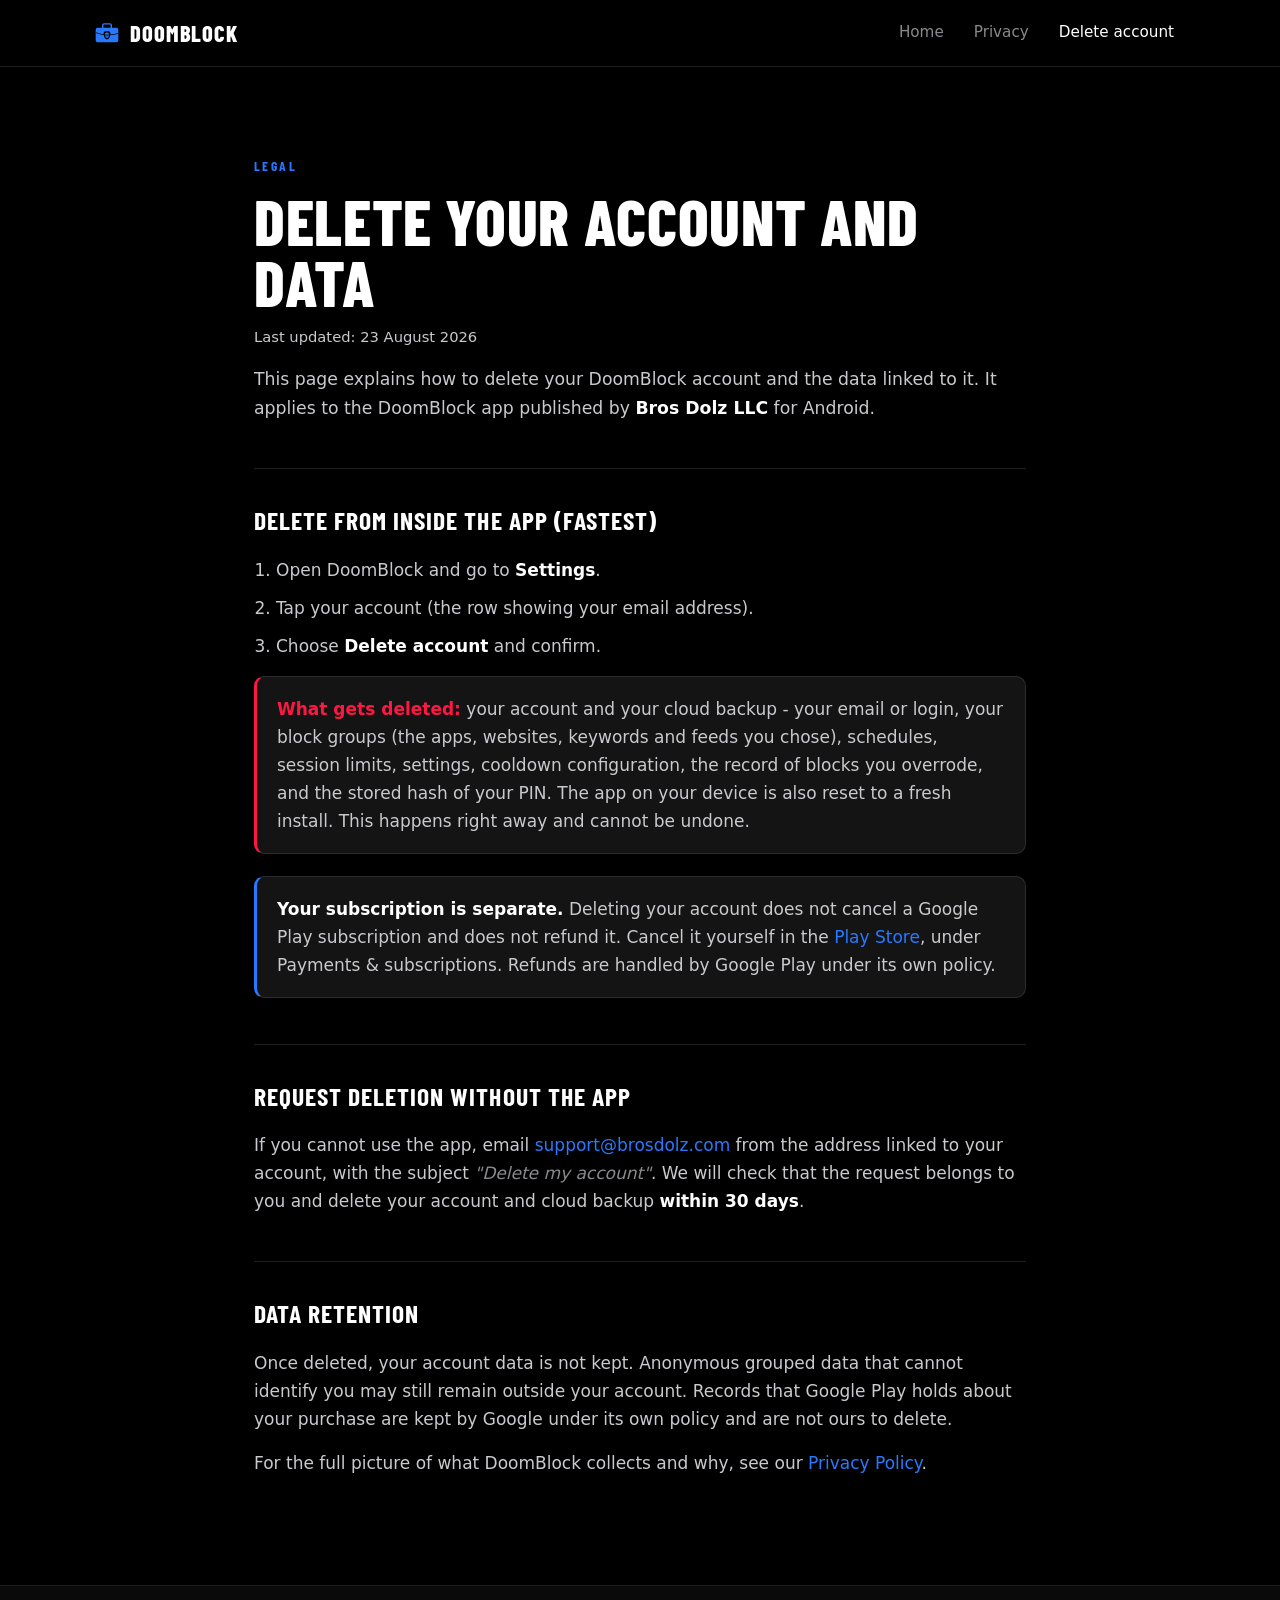
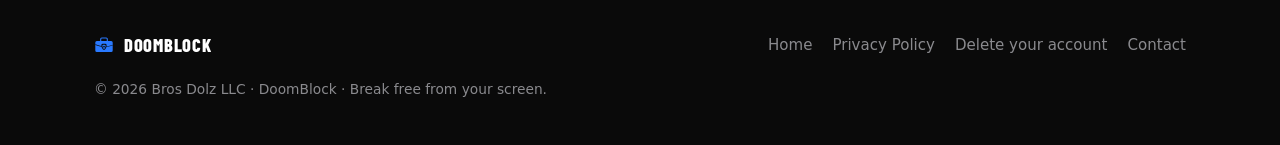
==== account-deletion.html @ 42fd6e24 "Rebrand the site and remove the advertising disclosures The app moved on in three ways and none of t" ====
<!DOCTYPE html>
<html lang="en">
<head>
  <meta charset="utf-8">
  <meta name="viewport" content="width=device-width, initial-scale=1">
  <title>DoomBlock - Delete Your Account and Data</title>
  <meta name="description" content="How to delete your DoomBlock account and cloud backup, from inside the app or by email, and what happens to your subscription.">
  <link rel="icon" type="image/png" href="assets/icon.png">
  <link rel="apple-touch-icon" href="assets/icon.png">
  <meta name="theme-color" content="#000000">
  <link rel="stylesheet" href="assets/fonts.css">
  <link rel="stylesheet" href="assets/site.css">
</head>
<body>

<!-- The DoomBlock mark, ported from DoomLogoPainter (lib/core/widgets/doom_logo.dart).
     Simplified nav-size variant - see privacy.html for the note on why. -->
<svg width="0" height="0" style="position:absolute" aria-hidden="true" focusable="false">
  <defs>
    <mask id="db-case-sm" maskUnits="userSpaceOnUse" x="0" y="0" width="100" height="100">
      <path fill="#fff" d="M14 30 H86 A7.5 7.5 0 0 1 93.5 37.5 V78 A7.5 7.5 0 0 1 86 85.5 H14 A7.5 7.5 0 0 1 6.5 78 V37.5 A7.5 7.5 0 0 1 14 30 Z"/>
      <path fill="#000" d="M6.5 46.8 Q50 64 93.5 49.8 L93.5 52.6 Q50 66.8 6.5 49.6 Z"/>
      <path fill="#000" d="M37 50.5 Q37 43.4 44.3 43.4 H55.7 Q63 43.4 63 50.5 C63 63.5 59.6 70.6 50 75.4 C40.4 70.6 37 63.5 37 50.5 Z"/>
    </mask>
    <mask id="db-badge-mask-sm" maskUnits="userSpaceOnUse" x="0" y="0" width="100" height="100">
      <path fill="#fff" d="M48.75 50 H51.25 A6 6 0 0 1 57.25 56 V57 A6 6 0 0 1 51.25 63 H48.75 A6 6 0 0 1 42.75 57 V56 A6 6 0 0 1 48.75 50 Z"/>
      <path fill="#fff" d="M45.35 61.5 H54.65 V66.5 H45.35 Z"/>
      <ellipse fill="#000" cx="46.72" cy="57.75" rx="2.58" ry="2.8" transform="rotate(9.74 46.72 57.75)"/>
      <ellipse fill="#000" cx="53.28" cy="57.75" rx="2.58" ry="2.8" transform="rotate(-9.74 53.28 57.75)"/>
    </mask>
    <symbol id="db-mark-sm" viewBox="0 0 100 100">
      <path d="M33.5 32.5 V20.5 Q33.5 15 39 15 H61 Q66.5 15 66.5 20.5 V32.5" fill="none" stroke="currentColor" stroke-width="5.5"/>
      <rect width="100" height="100" fill="currentColor" mask="url(#db-case-sm)"/>
      <g transform="translate(50 58.25) scale(1.18) translate(-50 -58.25)">
        <rect width="100" height="100" fill="currentColor" mask="url(#db-badge-mask-sm)"/>
      </g>
    </symbol>
  </defs>
</svg>

<header>
  <nav class="wrap nav">
    <a class="brand" href="index.html" aria-label="DoomBlock home">
      <svg class="mark" viewBox="0 0 100 100" width="26" height="26" aria-hidden="true"><use href="#db-mark-sm"/></svg>
      DoomBlock
    </a>
    <div class="nav-links">
      <a href="index.html">Home</a>
      <a href="privacy.html">Privacy</a>
      <a class="active" href="account-deletion.html">Delete account</a>
    </div>
  </nav>
</header>

<main class="wrap doc">
  <span class="eyebrow">Legal</span>
  <h1>Delete Your Account and Data</h1>
  <p class="updated">Last updated: 23 August 2026</p>

  <p class="lead">
    This page explains how to delete your DoomBlock account and the data linked
    to it. It applies to the DoomBlock app published by
    <strong>Bros Dolz LLC</strong> for Android.
  </p>

  <h2>Delete from inside the app (fastest)</h2>
  <ol>
    <li>Open DoomBlock and go to <strong>Settings</strong>.</li>
    <li>Tap your account (the row showing your email address).</li>
    <li>Choose <strong>Delete account</strong> and confirm.</li>
  </ol>

  <div class="callout callout-warn">
    <p>
      <strong>What gets deleted:</strong> your account and your cloud backup -
      your email or login, your block groups (the apps, websites, keywords and
      feeds you chose), schedules, session limits, settings, cooldown
      configuration, the record of blocks you overrode, and the stored hash of
      your PIN. The app on your device is also reset to a fresh install. This
      happens right away and cannot be undone.
    </p>
  </div>

  <div class="callout">
    <p>
      <strong>Your subscription is separate.</strong> Deleting your account does
      not cancel a Google Play subscription and does not refund it. Cancel it
      yourself in the
      <a href="https://play.google.com/store/account/subscriptions">Play Store</a>,
      under Payments &amp; subscriptions. Refunds are handled by Google Play
      under its own policy.
    </p>
  </div>

  <h2>Request deletion without the app</h2>
  <p>
    If you cannot use the app, email
    <a href="mailto:support@brosdolz.com">support@brosdolz.com</a> from the
    address linked to your account, with the subject
    <em>"Delete my account"</em>. We will check that the request belongs to you
    and delete your account and cloud backup <strong>within 30 days</strong>.
  </p>

  <h2>Data retention</h2>
  <p>
    Once deleted, your account data is not kept. Anonymous grouped data that
    cannot identify you may still remain outside your account. Records that
    Google Play holds about your purchase are kept by Google under its own
    policy and are not ours to delete.
  </p>

  <p>
    For the full picture of what DoomBlock collects and why, see our
    <a href="privacy.html">Privacy Policy</a>.
  </p>
</main>

<footer>
  <div class="wrap foot-grid">
    <a class="brand" href="index.html" style="font-size:1.15rem;">
      <svg class="mark" viewBox="0 0 100 100" width="20" height="20" aria-hidden="true"><use href="#db-mark-sm"/></svg>
      DoomBlock
    </a>
    <div class="foot-links">
      <a href="index.html">Home</a>
      <a href="privacy.html">Privacy Policy</a>
      <a href="account-deletion.html">Delete your account</a>
      <a href="mailto:support@brosdolz.com">Contact</a>
    </div>
    <p class="foot-note">&copy; <span id="year">2026</span> Bros Dolz LLC &middot; DoomBlock &middot; Break free from your screen.</p>
  </div>
</footer>

<script>document.getElementById("year").textContent = new Date().getFullYear();</script>
</body>
</html>
---- assets/fonts.css ----
/* Barlow Condensed - DoomBlock's display face, the same family the app bundles
   (see pubspec.yaml). Embedded as data URIs so the brand type renders
   everywhere - hosted, offline, or opened straight from disk - with no
   external font dependency and no flash of a fallback face.

   Only the two display weights are here. Body copy uses the system stack;
   Barlow Condensed is for headings, numerals, and the mark. */
@font-face { font-family: "Barlow Condensed"; font-style: normal; font-weight: 700; font-display: swap; src: url("[data-uri]") format("truetype"); }
@font-face { font-family: "Barlow Condensed"; font-style: normal; font-weight: 800; font-display: swap; src: url("[data-uri]") format("truetype"); }
---- assets/site.css ----
/* ============================================================================
   DoomBlock - site design system
   ----------------------------------------------------------------------------
   One stylesheet for all three pages (index, privacy, account-deletion).

   The tokens below mirror AppPalette.dark in the app
   (lib/core/theme/app_palette.dart) value for value, so the site and the
   product can never disagree about what DoomBlock looks like.

   Colour discipline, carried over from lib/core/constants/app_colors.dart:
     - BLUE is the accent. Every call to action, every focus ring, every
       active state.
     - GOLD marks Pro / pricing only. It is the "earned" colour.
     - RED means DANGER and nothing else. It is never decoration. The site
       used to use red as its brand accent, which is exactly the mistake the
       palette notes in the app describe fixing: when the accent and the
       warning are the same value, the one colour the eye should read as a
       stop signal gets spent on every ordinary button.
   ========================================================================= */

:root {
  /* Surfaces - true black foundation, near-black greys stepping up */
  --bg: #000000;
  --surface: #0A0A0A;
  --card: #141414;
  --elevated: #1E1E1E;
  --modal: #1A1A1A;

  /* Brand - electric blue */
  --primary: #2979FF;
  --primary-dim: #1554CC;
  --primary-glow: rgba(41, 121, 255, 0.20);
  --primary-glow-strong: rgba(41, 121, 255, 0.40);
  --on-primary: #FFFFFF;

  /* Premium accent - cold gold */
  --gold: #FFD740;
  --gold-glow: rgba(255, 215, 64, 0.20);
  --on-gold: #000000;

  /* Text */
  --text: #FFFFFF;
  --text-2: #8A8A8E;
  --text-3: #48484A;   /* decorative marks only - too dim for text on black */
  --text-doc: #C9C9CE;

  /* Semantic */
  --success: #00C853;
  --warning: #FFAB00;
  --danger: #FF1744;
  --info: #64B5F6;

  /* Borders */
  --border: #1E1E1E;
  --border-light: #2C2C2E;

  /* Type */
  --font-display: "Barlow Condensed", "Oswald", "Arial Narrow", Impact, sans-serif;
  --font-body: system-ui, -apple-system, "Segoe UI", Roboto, Helvetica, Arial, sans-serif;

  /* Layout */
  --maxw: 1140px;
  --doc-maxw: 820px;
  --radius: 16px;
  --radius-sm: 10px;
}

/* ---- Reset / base ------------------------------------------------------- */

*, *::before, *::after { box-sizing: border-box; }

html { -webkit-text-size-adjust: 100%; scroll-behavior: smooth; }

@media (prefers-reduced-motion: reduce) {
  html { scroll-behavior: auto; }
}

body {
  margin: 0;
  background: var(--bg);
  color: var(--text);
  font-family: var(--font-body);
  font-size: 17px;
  line-height: 1.65;
  -webkit-font-smoothing: antialiased;
  overflow-x: hidden;
}

img, svg { max-width: 100%; }

a { color: var(--primary); text-decoration: none; }
a:hover { text-decoration: underline; }

:focus-visible {
  outline: 2px solid var(--primary);
  outline-offset: 3px;
  border-radius: 4px;
}

.wrap {
  width: 100%;
  max-width: var(--maxw);
  margin-inline: auto;
  padding-inline: 24px;
}

.display {
  font-family: var(--font-display);
  font-weight: 800;
  text-transform: uppercase;
  line-height: 0.95;
  letter-spacing: 0.01em;
  text-wrap: balance;
  margin: 0;
}

.eyebrow {
  display: inline-block;
  font-family: var(--font-display);
  font-weight: 700;
  text-transform: uppercase;
  letter-spacing: 0.18em;
  font-size: 0.85rem;
  color: var(--primary);
  margin-bottom: 14px;
}

.sr-only {
  position: absolute; width: 1px; height: 1px;
  padding: 0; margin: -1px; overflow: hidden;
  clip: rect(0 0 0 0); white-space: nowrap; border: 0;
}

/* ---- The mark ----------------------------------------------------------- */
/* Ported from DoomLogoPainter (lib/core/widgets/doom_logo.dart). The painter
   works in fractions of its canvas, which is exactly an SVG viewBox, so the
   geometry transfers 1:1 at viewBox="0 0 100 100". */

.mark { color: var(--primary); display: block; flex: none; }

/* The badge breathes; the case never moves. The painter is explicit about why
   (see PulsingDoomLogo): thumping the whole mark reads as a logo bouncing, so
   the beat is spent where the meaning is - on the lock and its keyhole. */
@media (prefers-reduced-motion: no-preference) {
  .mark-beat .db-badge {
    transform-origin: 50px 58.25px;
    animation: lockbeat 1600ms ease-in-out infinite;
  }
  @keyframes lockbeat {
    0%, 62%, 100% { transform: scale(1); }
    12%           { transform: scale(1.042); }
    26%           { transform: scale(1.006); }
    38%           { transform: scale(1.030); }
  }
}

/* ---- Header / nav ------------------------------------------------------- */

header {
  position: sticky;
  top: 0;
  z-index: 50;
  background: rgba(0, 0, 0, 0.82);
  backdrop-filter: blur(14px);
  -webkit-backdrop-filter: blur(14px);
  border-bottom: 1px solid var(--border);
}

.nav {
  display: flex;
  align-items: center;
  justify-content: space-between;
  gap: 20px;
  min-height: 66px;
  padding-block: 10px;
}

.brand {
  display: inline-flex;
  align-items: center;
  gap: 10px;
  font-family: var(--font-display);
  font-weight: 800;
  text-transform: uppercase;
  letter-spacing: 0.04em;
  font-size: 1.4rem;
  color: var(--text);
}
.brand:hover { text-decoration: none; color: var(--text); }

.nav-links {
  display: flex;
  align-items: center;
  gap: 6px;
  flex-wrap: wrap;
  justify-content: flex-end;
}

.nav-links > a {
  color: var(--text-2);
  font-size: 0.95rem;
  font-weight: 500;
  padding: 8px 12px;
  border-radius: var(--radius-sm);
}
.nav-links > a:hover { color: var(--text); text-decoration: none; }
.nav-links > a.active { color: var(--text); }

.nav-cta {
  background: var(--primary);
  color: var(--on-primary) !important;
  font-weight: 600;
  padding: 9px 16px !important;
}
.nav-cta:hover { background: var(--primary-dim); }

@media (max-width: 780px) {
  .hide-sm { display: none; }
  .brand { font-size: 1.2rem; }
}

/* ---- Buttons ------------------------------------------------------------ */

.btn {
  display: inline-flex;
  align-items: center;
  justify-content: center;
  gap: 10px;
  padding: 15px 26px;
  border-radius: 12px;
  font-family: var(--font-body);
  font-size: 1rem;
  font-weight: 600;
  line-height: 1;
  border: 1px solid transparent;
  transition: background 0.16s ease, border-color 0.16s ease, transform 0.16s ease;
}
.btn:hover { text-decoration: none; }

.btn-primary { background: var(--primary); color: var(--on-primary); }
.btn-primary:hover { background: var(--primary-dim); }

.btn-ghost { color: var(--text); border-color: var(--border-light); }
.btn-ghost:hover { border-color: var(--primary); color: var(--primary); }

.btn-gold { background: var(--gold); color: var(--on-gold); }
.btn-gold:hover { background: #E6C13A; }

@media (prefers-reduced-motion: no-preference) {
  .btn:active { transform: translateY(1px); }
}

.play-icon { width: 18px; height: 18px; flex: none; }

.cta-row {
  display: flex;
  flex-wrap: wrap;
  gap: 12px;
  margin-top: 30px;
}

/* ---- Sections ----------------------------------------------------------- */

.band { padding-block: clamp(64px, 9vw, 108px); position: relative; }
.band + .band { border-top: 1px solid var(--border); }

.section-head { max-width: 640px; margin-bottom: 44px; }
.section-head.center { margin-inline: auto; text-align: center; }

.section-title {
  font-size: clamp(2.1rem, 5.2vw, 3.2rem);
  margin-bottom: 16px;
}

.section-head p { color: var(--text-2); margin: 0; font-size: 1.06rem; }

/* ---- Hero --------------------------------------------------------------- */

.hero {
  padding-block: clamp(56px, 8vw, 96px) clamp(64px, 9vw, 104px);
  position: relative;
  overflow: hidden;
}

.hero-grid {
  display: grid;
  grid-template-columns: minmax(0, 1.05fr) minmax(0, 0.95fr);
  gap: clamp(32px, 6vw, 72px);
  align-items: center;
}

.mark-wrap { position: relative; width: 84px; height: 84px; margin-bottom: 22px; }

.hero-glow {
  position: absolute;
  inset: -180px;
  background: radial-gradient(closest-side, var(--primary-glow) 0%, transparent 74%);
  pointer-events: none;
  z-index: -1;
}

@media (prefers-reduced-motion: no-preference) {
  .hero-glow { animation: pulseglow 5.5s ease-in-out infinite; }
  @keyframes pulseglow {
    0%, 100% { opacity: 0.75; }
    50%      { opacity: 1; }
  }
}

.hero-title {
  font-size: clamp(2.9rem, 8.4vw, 5rem);
  margin-bottom: 20px;
}

.hero-title .hl { color: var(--primary); }

.hero-sub {
  color: var(--text-2);
  font-size: clamp(1.05rem, 1.9vw, 1.2rem);
  max-width: 34em;
  margin: 0;
}
.hero-sub strong { color: var(--text); font-weight: 600; }

.hero-note {
  margin: 20px 0 0;
  color: var(--text-2);
  font-size: 0.92rem;
}

/* ---- Phone mock (blocking screen) --------------------------------------- */

.mock {
  position: relative;
  width: min(300px, 100%);
  margin-inline: auto;
  border-radius: 30px;
  padding: 12px;
  background: var(--surface);
  border: 1px solid var(--border-light);
}

.mock::before {
  content: "";
  position: absolute;
  inset: -1px;
  border-radius: 31px;
  padding: 1px;
  background: linear-gradient(160deg, var(--primary-glow-strong), transparent 55%);
  -webkit-mask: linear-gradient(#000 0 0) content-box, linear-gradient(#000 0 0);
  -webkit-mask-composite: xor;
  mask: linear-gradient(#000 0 0) content-box, linear-gradient(#000 0 0);
  mask-composite: exclude;
  pointer-events: none;
}

.mock-screen {
  background: var(--bg);
  border-radius: 20px;
  padding: 34px 22px 26px;
  text-align: center;
  display: flex;
  flex-direction: column;
  align-items: center;
  gap: 8px;
}

.mock-mark { width: 66px; height: 66px; }

.mock-blocked {
  font-family: var(--font-display);
  font-weight: 800;
  text-transform: uppercase;
  letter-spacing: 0.1em;
  font-size: 1.5rem;
  margin-top: 12px;
}

.mock-target {
  font-family: var(--font-display);
  font-weight: 700;
  font-size: 1.6rem;
  color: var(--primary);
  line-height: 1.1;
}

.mock-by, .mock-done { margin: 0; color: var(--text-2); font-size: 0.88rem; }
.mock-by b { color: var(--text-2); font-weight: 600; }
.mock-done { color: var(--text-2); }

.mock-ring { position: relative; width: 74px; height: 74px; margin: 16px 0 6px; }
.ring-svg { width: 100%; height: 100%; transform: rotate(-90deg); }
.ring-track { fill: none; stroke: var(--elevated); stroke-width: 7; }
.ring-progress {
  fill: none;
  stroke: var(--primary);
  stroke-width: 7;
  stroke-linecap: round;
  stroke-dasharray: 327;
  stroke-dashoffset: 0;
}

.mock-check {
  position: absolute;
  inset: 0;
  display: grid;
  place-items: center;
}
.mock-check-disc {
  width: 46px; height: 46px;
  border-radius: 50%;
  background: var(--success);
  display: grid; place-items: center;
}
.mock-check-disc svg { width: 26px; height: 26px; }

@media (prefers-reduced-motion: no-preference) {
  .mock .ring-progress { stroke-dashoffset: 327; }
  .mock .mock-check { opacity: 0; transform: scale(0.6); }
  .mock.in-view .ring-progress { animation: ringsweep 1400ms ease-out forwards; }
  .mock.in-view .mock-check { animation: checkpop 420ms 1250ms cubic-bezier(0.2, 1.5, 0.4, 1) forwards; }
  @keyframes ringsweep { to { stroke-dashoffset: 0; } }
  @keyframes checkpop  { to { opacity: 1; transform: scale(1); } }
}

.mock-btn {
  margin-top: 10px;
  width: 100%;
  background: var(--primary);
  color: var(--on-primary);
  border-radius: 11px;
  padding: 12px;
  font-weight: 600;
  font-size: 0.95rem;
}

/* ---- Feature cards ------------------------------------------------------ */

.features {
  display: grid;
  grid-template-columns: repeat(auto-fit, minmax(248px, 1fr));
  gap: 18px;
}

.feature {
  background: var(--surface);
  border: 1px solid var(--border);
  border-radius: var(--radius);
  padding: 26px 24px 28px;
  transition: border-color 0.18s ease, transform 0.18s ease;
}
@media (prefers-reduced-motion: no-preference) {
  .feature:hover { transform: translateY(-3px); border-color: var(--primary-glow-strong); }
}

.ico {
  width: 44px; height: 44px;
  border-radius: 12px;
  display: grid; place-items: center;
  background: var(--primary-glow);
  color: var(--primary);
  margin-bottom: 16px;
}

.feature h3 {
  font-family: var(--font-display);
  font-weight: 700;
  text-transform: uppercase;
  letter-spacing: 0.03em;
  font-size: 1.32rem;
  margin: 0 0 8px;
}

.feature p { margin: 0; color: var(--text-2); font-size: 0.98rem; }

/* ---- Split section (short-form showcase) -------------------------------- */

.split {
  display: grid;
  grid-template-columns: minmax(0, 1fr) minmax(0, 1fr);
  gap: clamp(32px, 6vw, 72px);
  align-items: center;
}

.split-list { list-style: none; margin: 26px 0 0; padding: 0; display: grid; gap: 14px; }
.split-list li {
  position: relative;
  padding-left: 30px;
  color: var(--text-2);
  font-size: 1rem;
}
.split-list li::before {
  content: "";
  position: absolute;
  left: 0; top: 0.55em;
  width: 12px; height: 12px;
  border-radius: 3px;
  background: var(--primary);
}
.split-list li strong { color: var(--text); font-weight: 600; }

/* Feed toggle mock */
.feeds {
  background: var(--card);
  border: 1px solid var(--border);
  border-radius: var(--radius);
  padding-top: 6px;
  max-width: 380px;
  margin-inline: auto;
}

.feed-row {
  display: flex;
  align-items: center;
  gap: 14px;
  padding: 12px 18px;
}
.feed-row + .feed-row { border-top: 1px solid var(--border); }

.feed-logo {
  width: 22px; height: 22px; flex: none;
  color: var(--text-2);
}
.feed-logo svg { width: 100%; height: 100%; display: block; fill: currentColor; }

.feed-name { flex: 1; font-size: 0.96rem; }

.toggle {
  width: 44px; height: 26px; flex: none;
  border-radius: 999px;
  background: var(--elevated);
  position: relative;
}
.toggle::after {
  content: "";
  position: absolute;
  top: 3px; left: 3px;
  width: 20px; height: 20px;
  border-radius: 50%;
  background: var(--text-3);
}
.toggle.on { background: var(--primary); }
.toggle.on::after { transform: translateX(18px); background: #fff; }

.feeds-foot {
  padding: 13px 18px;
  border-top: 1px solid var(--border);
  color: var(--text-2);
  font-size: 0.85rem;
}

/* ---- Steps -------------------------------------------------------------- */

.steps {
  display: grid;
  grid-template-columns: repeat(auto-fit, minmax(250px, 1fr));
  gap: 18px;
}

.step {
  background: var(--surface);
  border: 1px solid var(--border);
  border-radius: var(--radius);
  padding: 26px 24px 28px;
}

.step .n {
  font-family: var(--font-display);
  font-weight: 800;
  font-size: 2.4rem;
  line-height: 1;
  color: var(--primary);
  display: block;
  margin-bottom: 12px;
}

.step h3 {
  font-family: var(--font-display);
  font-weight: 700;
  text-transform: uppercase;
  letter-spacing: 0.03em;
  font-size: 1.28rem;
  margin: 0 0 8px;
}
.step p { margin: 0; color: var(--text-2); font-size: 0.98rem; }

/* ---- Pricing ------------------------------------------------------------ */

.plans {
  display: grid;
  grid-template-columns: repeat(auto-fit, minmax(272px, 1fr));
  gap: 18px;
  max-width: 760px;
  margin-inline: auto;
  align-items: stretch;
}

.plan {
  background: var(--surface);
  border: 1px solid var(--border);
  border-radius: var(--radius);
  padding: 28px 26px 30px;
  display: flex;
  flex-direction: column;
}

.plan-best {
  border-color: var(--gold);
  background: linear-gradient(180deg, var(--gold-glow) 0%, transparent 42%), var(--surface);
}

.plan-name {
  font-family: var(--font-display);
  font-weight: 700;
  text-transform: uppercase;
  letter-spacing: 0.1em;
  font-size: 1rem;
  color: var(--text-2);
  margin: 0 0 10px;
}
.plan-best .plan-name { color: var(--gold); }

.plan-price {
  font-family: var(--font-display);
  font-weight: 800;
  font-size: 3.1rem;
  line-height: 1;
  margin: 0;
}
.plan-price .per {
  font-family: var(--font-body);
  font-weight: 500;
  font-size: 1rem;
  color: var(--text-2);
  letter-spacing: 0;
  margin-left: 6px;
}

.plan-sub { margin: 12px 0 0; color: var(--text-2); font-size: 0.96rem; }

.badge {
  align-self: flex-start;
  background: var(--gold);
  color: var(--on-gold);
  font-weight: 700;
  font-size: 0.78rem;
  letter-spacing: 0.04em;
  text-transform: uppercase;
  padding: 5px 10px;
  border-radius: 999px;
  margin-bottom: 14px;
}

/* Pinned to the bottom so the two cards' buttons line up even though the
   yearly card carries an extra badge row. */
.plan .btn { margin-top: auto; padding-top: 15px; width: 100%; }
.plan-sub { margin-bottom: 26px; }

.plan-includes {
  list-style: none;
  margin: 30px auto 0;
  padding: 0;
  max-width: 760px;
  display: grid;
  grid-template-columns: repeat(auto-fit, minmax(240px, 1fr));
  gap: 12px 26px;
  font-size: 0.97rem;
  color: var(--text-2);
}
.plan-includes li { position: relative; padding-left: 26px; }
.plan-includes li::before {
  content: "";
  position: absolute;
  left: 2px; top: 0.36em;
  width: 12px; height: 7px;
  border-left: 2px solid var(--success);
  border-bottom: 2px solid var(--success);
  transform: rotate(-45deg);
}

.plan-terms {
  max-width: 760px;
  margin: 30px auto 0;
  color: var(--text-2);
  font-size: 0.9rem;
}
.plan-terms a { color: var(--text-2); text-decoration: underline; }

/* ---- FAQ ---------------------------------------------------------------- */

.faq { max-width: 820px; margin-inline: auto; }

.faq details {
  border: 1px solid var(--border);
  border-radius: var(--radius-sm);
  background: var(--surface);
  margin-bottom: 12px;
}

.faq summary {
  cursor: pointer;
  list-style: none;
  padding: 18px 52px 18px 22px;
  position: relative;
  font-weight: 600;
  font-size: 1.03rem;
}
.faq summary::-webkit-details-marker { display: none; }

.faq summary::after {
  content: "";
  position: absolute;
  right: 24px; top: 25px;
  width: 9px; height: 9px;
  border-right: 2px solid var(--text-2);
  border-bottom: 2px solid var(--text-2);
  transform: rotate(45deg);
  transition: transform 0.18s ease;
}
.faq details[open] summary::after { transform: rotate(-135deg); top: 29px; }

.faq .answer { padding: 0 22px 20px; color: var(--text-2); }
.faq .answer p { margin: 0 0 12px; }
.faq .answer p:last-child { margin-bottom: 0; }

/* ---- Closing CTA -------------------------------------------------------- */

.closer { text-align: center; position: relative; overflow: hidden; }
.closer h2 { font-size: clamp(2.3rem, 6.5vw, 4rem); margin-bottom: 18px; }
.closer p { color: var(--text-2); max-width: 46ch; margin: 0 auto; }
.closer .cta-row { justify-content: center; }

/* ---- Footer ------------------------------------------------------------- */

footer {
  border-top: 1px solid var(--border);
  padding-block: 44px;
  background: var(--surface);
}

.foot-grid {
  display: flex;
  flex-wrap: wrap;
  align-items: center;
  justify-content: space-between;
  gap: 18px;
}

.foot-links { display: flex; flex-wrap: wrap; gap: 20px; }
.foot-links a { color: var(--text-2); font-size: 0.94rem; }
.foot-links a:hover { color: var(--text); }

.foot-note {
  color: var(--text-2);
  font-size: 0.86rem;
  margin: 0;
  width: 100%;
}

/* ---- Legal document pages ----------------------------------------------- */

.doc {
  max-width: var(--doc-maxw);
  padding-block: clamp(48px, 7vw, 84px) clamp(56px, 8vw, 92px);
}

.doc h1 {
  font-family: var(--font-display);
  font-weight: 800;
  text-transform: uppercase;
  line-height: 0.95;
  letter-spacing: 0.01em;
  font-size: clamp(2.5rem, 7vw, 4rem);
  margin: 0 0 12px;
}

.updated { color: var(--text-2); font-size: 0.92rem; margin: 0 0 34px; }

.doc h2 {
  font-family: var(--font-display);
  font-weight: 700;
  text-transform: uppercase;
  letter-spacing: 0.04em;
  font-size: 1.6rem;
  margin: 46px 0 14px;
  padding-top: 30px;
  border-top: 1px solid var(--border);
}

.doc h3 {
  font-size: 1.05rem;
  font-weight: 600;
  margin: 26px 0 8px;
  color: var(--text);
}

.doc p, .doc li { color: var(--text-doc); }
.doc p { margin: 0 0 16px; }
.doc strong { color: var(--text); font-weight: 600; }
.doc em { color: var(--text-2); }

.doc ul, .doc ol { padding-left: 22px; margin: 0 0 16px; }
.doc li { margin-bottom: 10px; }
.doc li > ul { margin-top: 10px; }

.lead { font-size: 1.08rem; }

/* Callouts. .callout is neutral/informational (blue); .callout-warn is for
   the genuinely consequential - irreversible deletion - and is the only place
   on the site that earns red. */
.callout {
  border: 1px solid var(--border-light);
  border-left: 3px solid var(--primary);
  background: var(--card);
  border-radius: var(--radius-sm);
  padding: 18px 20px;
  margin: 0 0 22px;
}
.callout p:last-child { margin-bottom: 0; }

.callout-warn { border-left-color: var(--danger); }
.callout-warn strong { color: var(--danger); }

.table-wrap {
  overflow-x: auto;
  border: 1px solid var(--border);
  border-radius: var(--radius-sm);
  margin: 0 0 22px;
  -webkit-overflow-scrolling: touch;
}

table {
  width: 100%;
  min-width: 580px;
  border-collapse: collapse;
  font-size: 0.94rem;
}

th, td {
  text-align: left;
  padding: 13px 16px;
  border-bottom: 1px solid var(--border);
  vertical-align: top;
  color: var(--text-doc);
}

th {
  font-family: var(--font-display);
  font-weight: 700;
  text-transform: uppercase;
  letter-spacing: 0.08em;
  font-size: 0.9rem;
  color: var(--text);
  background: var(--card);
  white-space: nowrap;
}

tbody tr:last-child td { border-bottom: 0; }

/* ---- Responsive --------------------------------------------------------- */

@media (max-width: 900px) {
  .hero-grid, .split { grid-template-columns: minmax(0, 1fr); }
  .split-media { order: -1; }
  .mock { margin-top: 8px; }
}

@media (max-width: 560px) {
  body { font-size: 16px; }
  .wrap { padding-inline: 18px; }
  .cta-row .btn { width: 100%; }
  .foot-grid { flex-direction: column; align-items: flex-start; }
}
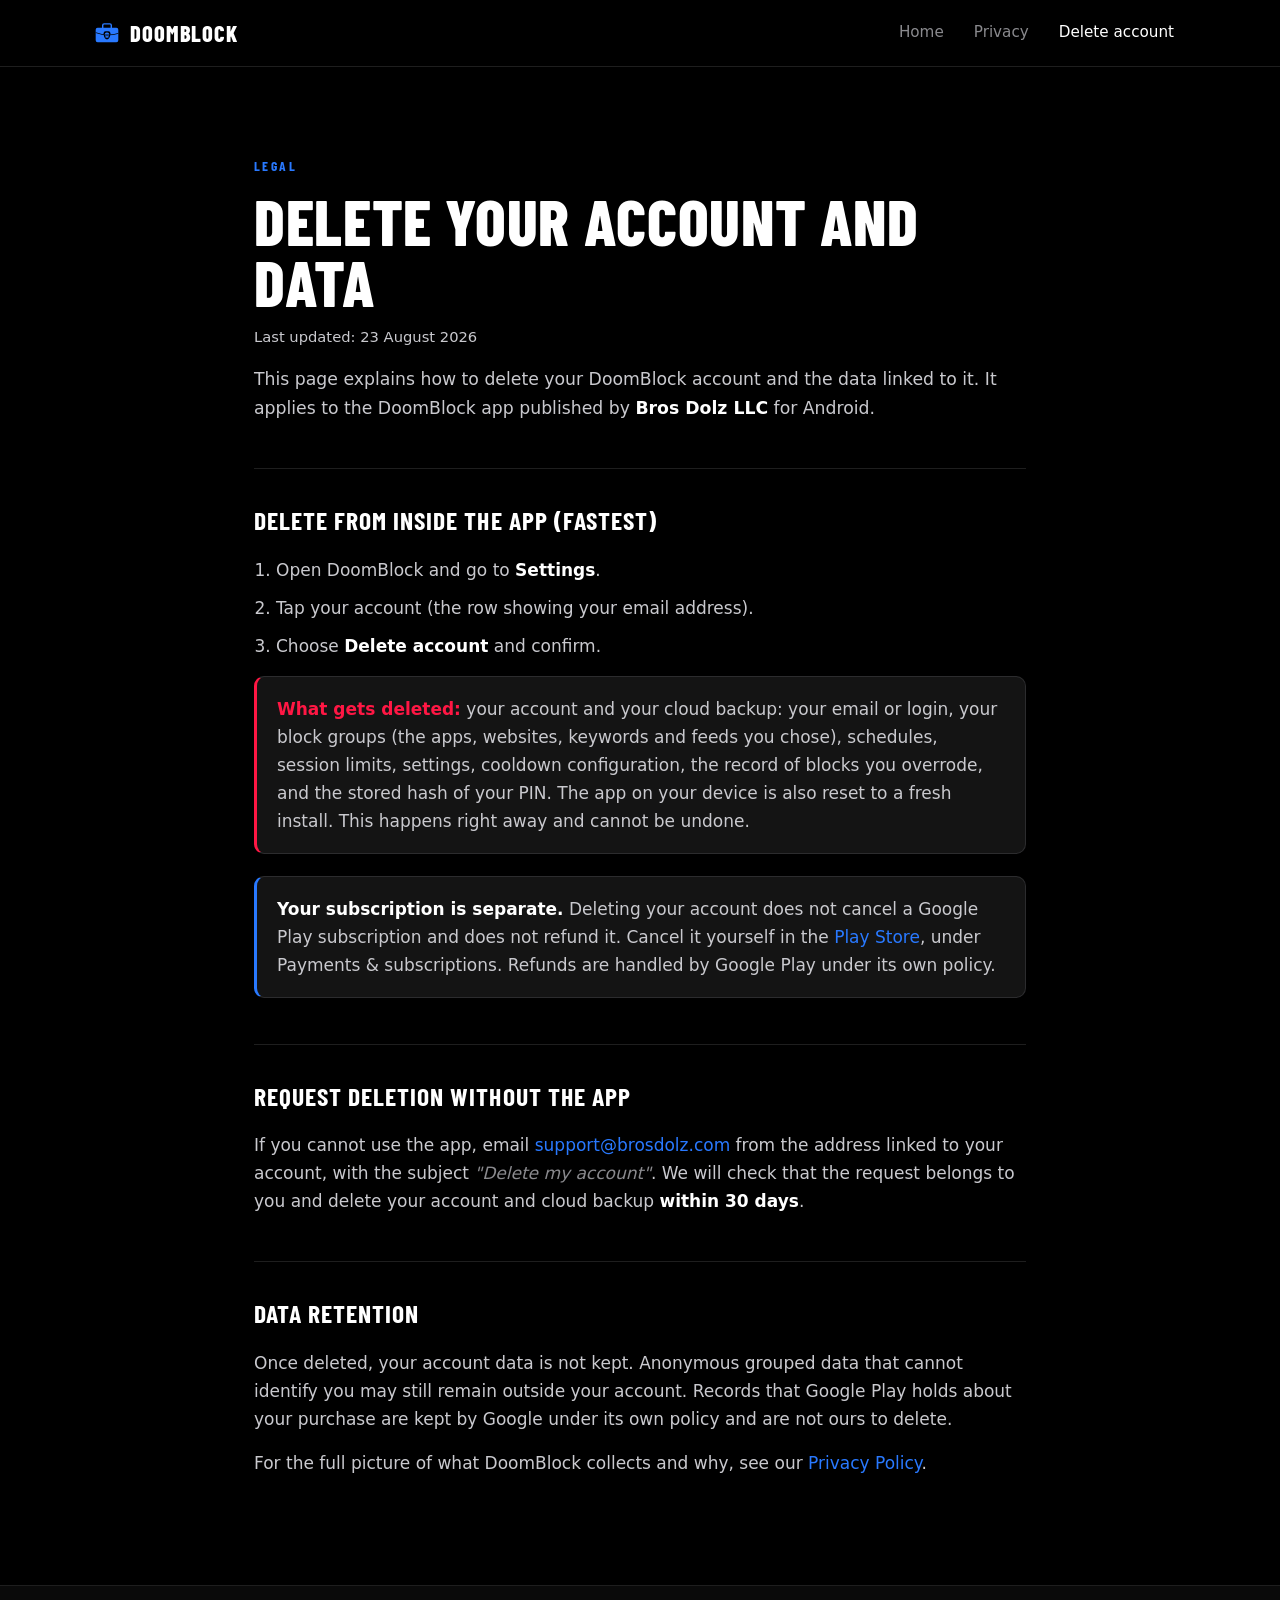
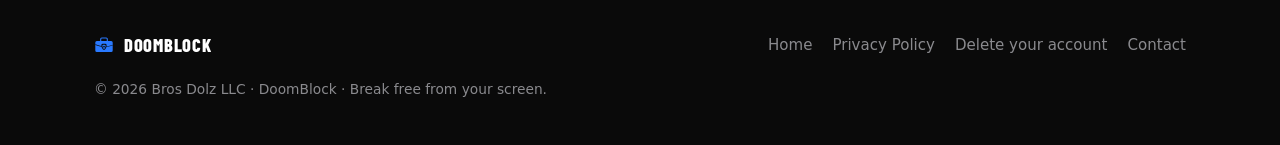
==== commit 2a19eb32: "Rewrite the copy without dash punctuation, and fix two FAQ answers Drops every dash used as punctuat" ====
--- a/account-deletion.html
+++ b/account-deletion.html
@@ -3,7 +3,7 @@
 <head>
   <meta charset="utf-8">
   <meta name="viewport" content="width=device-width, initial-scale=1">
-  <title>DoomBlock - Delete Your Account and Data</title>
+  <title>DoomBlock | Delete Your Account and Data</title>
   <meta name="description" content="How to delete your DoomBlock account and cloud backup, from inside the app or by email, and what happens to your subscription.">
   <link rel="icon" type="image/png" href="assets/icon.png">
   <link rel="apple-touch-icon" href="assets/icon.png">
@@ -14,7 +14,7 @@
 <body>
 
 <!-- The DoomBlock mark, ported from DoomLogoPainter (lib/core/widgets/doom_logo.dart).
-     Simplified nav-size variant - see privacy.html for the note on why. -->
+     Simplified nav-size variant. See privacy.html for the note on why. -->
 <svg width="0" height="0" style="position:absolute" aria-hidden="true" focusable="false">
   <defs>
     <mask id="db-case-sm" maskUnits="userSpaceOnUse" x="0" y="0" width="100" height="100">
@@ -72,8 +72,7 @@
 
   <div class="callout callout-warn">
     <p>
-      <strong>What gets deleted:</strong> your account and your cloud backup -
-      your email or login, your block groups (the apps, websites, keywords and
+      <strong>What gets deleted:</strong> your account and your cloud backup: your email or login, your block groups (the apps, websites, keywords and
       feeds you chose), schedules, session limits, settings, cooldown
       configuration, the record of blocks you overrode, and the stored hash of
       your PIN. The app on your device is also reset to a fresh install. This
--- a/assets/fonts.css
+++ b/assets/fonts.css
@@ -1,6 +1,6 @@
-/* Barlow Condensed - DoomBlock's display face, the same family the app bundles
+/* Barlow Condensed, DoomBlock's display face and the same family the app bundles
    (see pubspec.yaml). Embedded as data URIs so the brand type renders
-   everywhere - hosted, offline, or opened straight from disk - with no
+   everywhere (hosted, offline, or opened straight from disk) with no
    external font dependency and no flash of a fallback face.
 
    Only the two display weights are here. Body copy uses the system stack;
--- a/assets/site.css
+++ b/assets/site.css
@@ -1,5 +1,5 @@
 /* ============================================================================
-   DoomBlock - site design system
+   DoomBlock site design system
    ----------------------------------------------------------------------------
    One stylesheet for all three pages (index, privacy, account-deletion).
 
@@ -8,10 +8,10 @@
    product can never disagree about what DoomBlock looks like.
 
    Colour discipline, carried over from lib/core/constants/app_colors.dart:
-     - BLUE is the accent. Every call to action, every focus ring, every
+     * BLUE is the accent. Every call to action, every focus ring, every
        active state.
-     - GOLD marks Pro / pricing only. It is the "earned" colour.
-     - RED means DANGER and nothing else. It is never decoration. The site
+     * GOLD marks Pro / pricing only. It is the "earned" colour.
+     * RED means DANGER and nothing else. It is never decoration. The site
        used to use red as its brand accent, which is exactly the mistake the
        palette notes in the app describe fixing: when the accent and the
        warning are the same value, the one colour the eye should read as a
@@ -19,21 +19,21 @@
    ========================================================================= */
 
 :root {
-  /* Surfaces - true black foundation, near-black greys stepping up */
+  /* Surfaces: true black foundation, near-black greys stepping up */
   --bg: #000000;
   --surface: #0A0A0A;
   --card: #141414;
   --elevated: #1E1E1E;
   --modal: #1A1A1A;
 
-  /* Brand - electric blue */
+  /* Brand: electric blue */
   --primary: #2979FF;
   --primary-dim: #1554CC;
   --primary-glow: rgba(41, 121, 255, 0.20);
   --primary-glow-strong: rgba(41, 121, 255, 0.40);
   --on-primary: #FFFFFF;
 
-  /* Premium accent - cold gold */
+  /* Premium accent: cold gold */
   --gold: #FFD740;
   --gold-glow: rgba(255, 215, 64, 0.20);
   --on-gold: #000000;
@@ -41,7 +41,7 @@
   /* Text */
   --text: #FFFFFF;
   --text-2: #8A8A8E;
-  --text-3: #48484A;   /* decorative marks only - too dim for text on black */
+  --text-3: #48484A;   /* decorative marks only, too dim for text on black */
   --text-doc: #C9C9CE;
 
   /* Semantic */
@@ -140,7 +140,7 @@
 
 /* The badge breathes; the case never moves. The painter is explicit about why
    (see PulsingDoomLogo): thumping the whole mark reads as a logo bouncing, so
-   the beat is spent where the meaning is - on the lock and its keyhole. */
+   the beat is spent where the meaning is, on the lock and its keyhole. */
 @media (prefers-reduced-motion: no-preference) {
   .mark-beat .db-badge {
     transform-origin: 50px 58.25px;
@@ -806,7 +806,7 @@
 .lead { font-size: 1.08rem; }
 
 /* Callouts. .callout is neutral/informational (blue); .callout-warn is for
-   the genuinely consequential - irreversible deletion - and is the only place
+   the genuinely consequential (irreversible deletion), and is the only place
    on the site that earns red. */
 .callout {
   border: 1px solid var(--border-light);
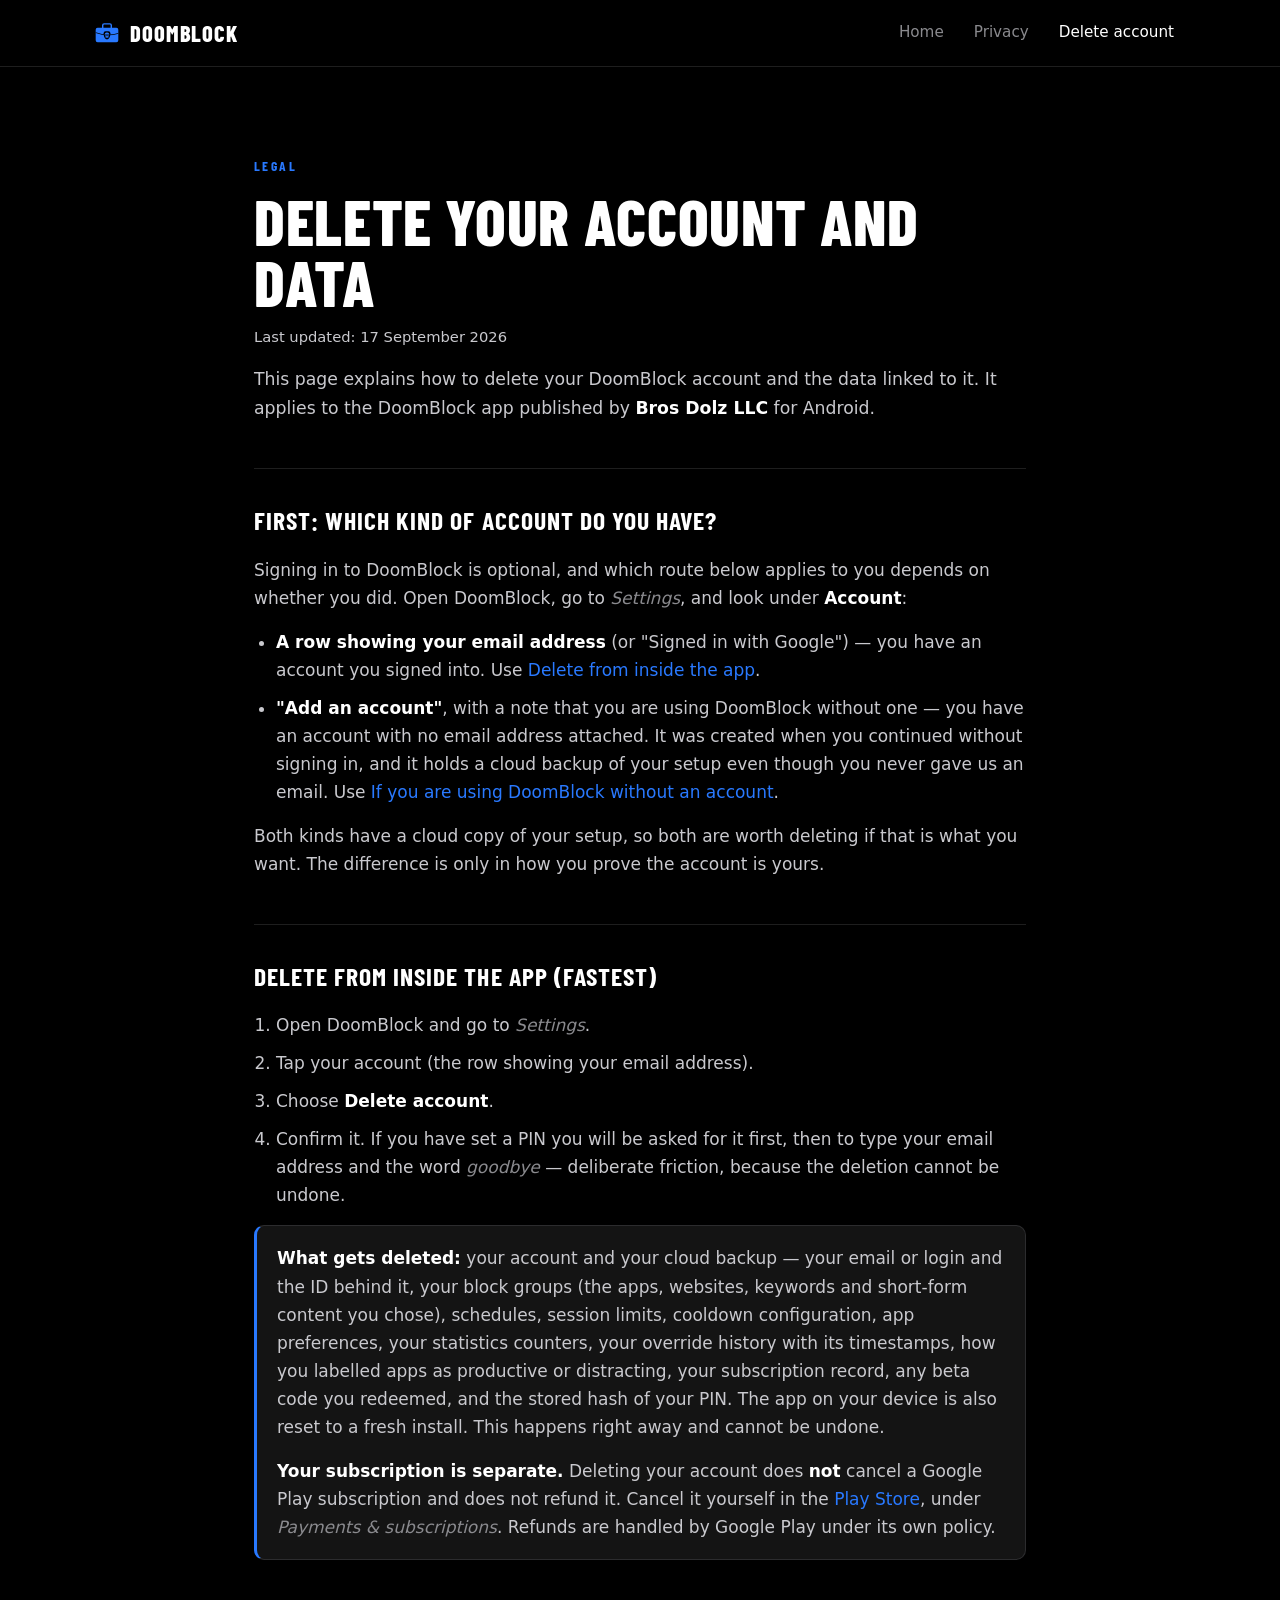
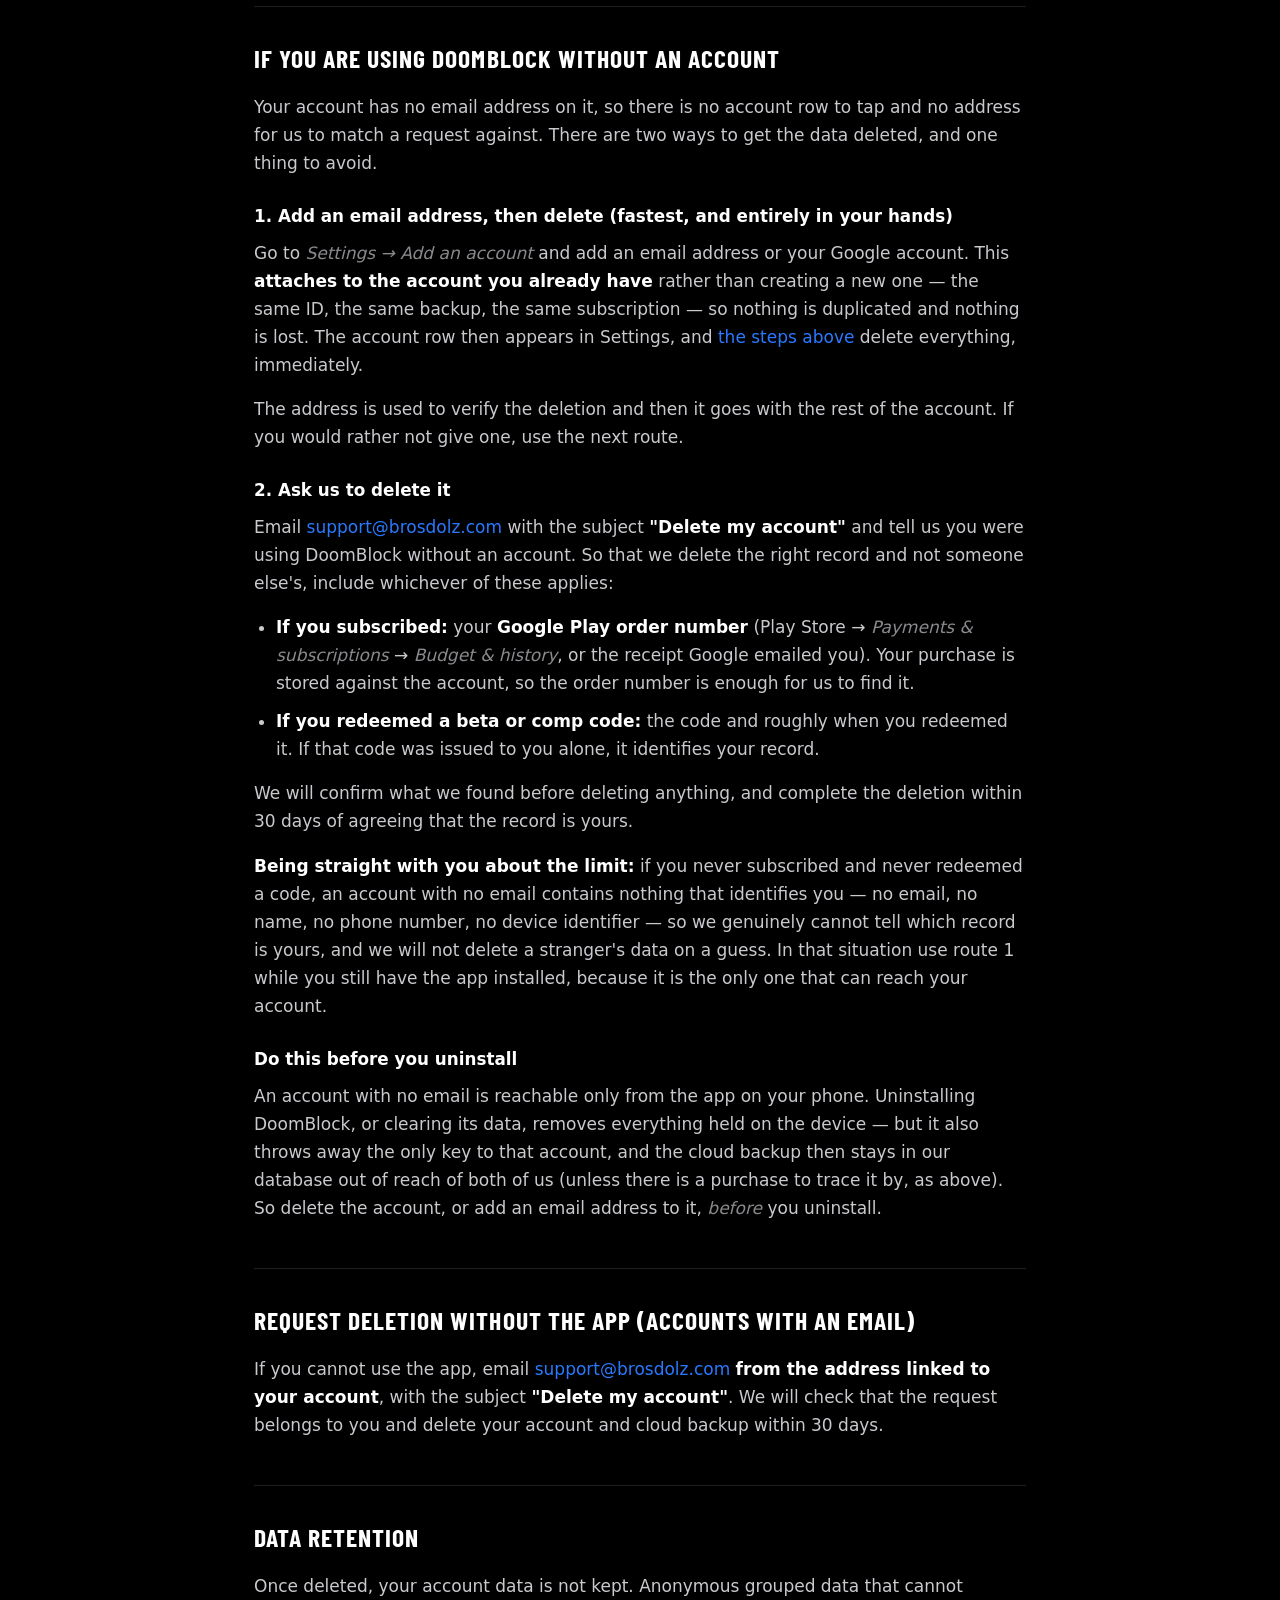
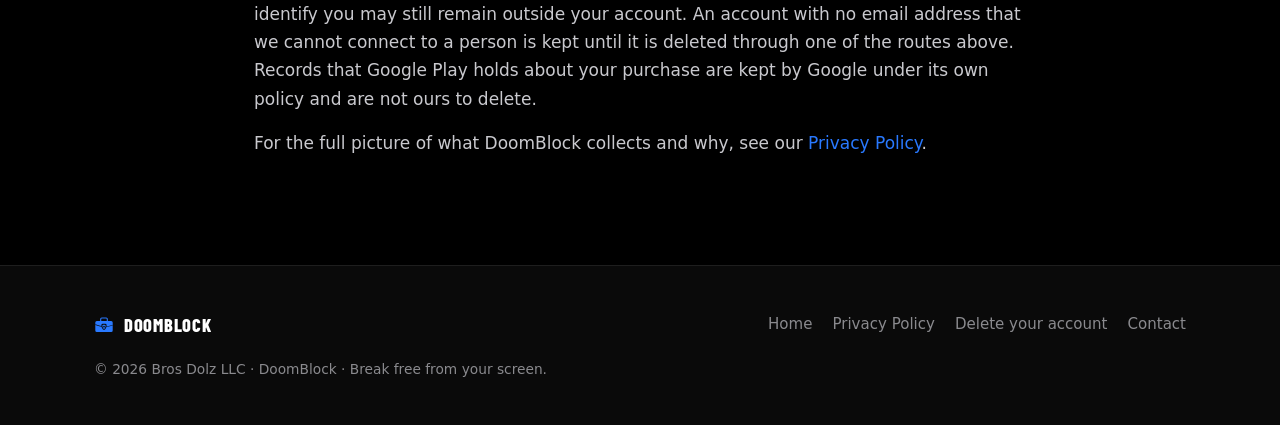
==== commit c66d0211: "Revise account deletion process and information Updated the account deletion instructions and detail" ====
--- a/account-deletion.html
+++ b/account-deletion.html
@@ -55,7 +55,7 @@
 <main class="wrap doc">
   <span class="eyebrow">Legal</span>
   <h1>Delete Your Account and Data</h1>
-  <p class="updated">Last updated: 23 August 2026</p>
+  <p class="updated">Last updated: 17 September 2026</p>
 
   <p class="lead">
     This page explains how to delete your DoomBlock account and the data linked
@@ -63,57 +63,152 @@
     <strong>Bros Dolz LLC</strong> for Android.
   </p>
 
-  <h2>Delete from inside the app (fastest)</h2>
+  <h2>First: which kind of account do you have?</h2>
+  <p>
+    Signing in to DoomBlock is optional, and which route below applies to you
+    depends on whether you did. Open DoomBlock, go to <em>Settings</em>, and look
+    under <strong>Account</strong>:
+  </p>
+  <ul>
+    <li>
+      <strong>A row showing your email address</strong> (or "Signed in with
+      Google") &mdash; you have an account you signed into. Use
+      <a href="#in-app">Delete from inside the app</a>.
+    </li>
+    <li>
+      <strong>"Add an account"</strong>, with a note that you are using DoomBlock
+      without one &mdash; you have an account with no email address attached. It
+      was created when you continued without signing in, and it holds a cloud
+      backup of your setup even though you never gave us an email. Use
+      <a href="#no-account">If you are using DoomBlock without an account</a>.
+    </li>
+  </ul>
+  <p>
+    Both kinds have a cloud copy of your setup, so both are worth deleting if
+    that is what you want. The difference is only in how you prove the account is
+    yours.
+  </p>
+
+  <h2 id="in-app">Delete from inside the app (fastest)</h2>
   <ol>
-    <li>Open DoomBlock and go to <strong>Settings</strong>.</li>
+    <li>Open DoomBlock and go to <em>Settings</em>.</li>
     <li>Tap your account (the row showing your email address).</li>
-    <li>Choose <strong>Delete account</strong> and confirm.</li>
+    <li>Choose <strong>Delete account</strong>.</li>
+    <li>
+      Confirm it. If you have set a PIN you will be asked for it first, then to
+      type your email address and the word <em>goodbye</em> &mdash; deliberate
+      friction, because the deletion cannot be undone.
+    </li>
   </ol>
-
-  <div class="callout callout-warn">
+  <div class="callout">
     <p>
-      <strong>What gets deleted:</strong> your account and your cloud backup: your email or login, your block groups (the apps, websites, keywords and
-      feeds you chose), schedules, session limits, settings, cooldown
-      configuration, the record of blocks you overrode, and the stored hash of
-      your PIN. The app on your device is also reset to a fresh install. This
-      happens right away and cannot be undone.
+      <strong>What gets deleted:</strong> your account and your cloud backup
+      &mdash; your email or login and the ID behind it, your block groups (the
+      apps, websites, keywords and short-form content you chose), schedules,
+      session limits, cooldown configuration, app preferences, your statistics
+      counters, your override history with its timestamps, how you labelled apps
+      as productive or distracting, your subscription record, any beta code you
+      redeemed, and the stored hash of your PIN. The app on your device is also
+      reset to a fresh install. This happens right away and cannot be undone.
+    </p>
+    <p>
+      <strong>Your subscription is separate.</strong> Deleting your account does
+      <strong>not</strong> cancel a Google Play subscription and does not refund
+      it. Cancel it yourself in the
+      <a href="https://play.google.com/store/account/subscriptions">Play Store</a>,
+      under <em>Payments &amp; subscriptions</em>. Refunds are handled by Google
+      Play under its own policy.
     </p>
   </div>
 
-  <div class="callout">
-    <p>
-      <strong>Your subscription is separate.</strong> Deleting your account does
-      not cancel a Google Play subscription and does not refund it. Cancel it
-      yourself in the
-      <a href="https://play.google.com/store/account/subscriptions">Play Store</a>,
-      under Payments &amp; subscriptions. Refunds are handled by Google Play
-      under its own policy.
-    </p>
-  </div>
-
-  <h2>Request deletion without the app</h2>
+  <h2 id="no-account">If you are using DoomBlock without an account</h2>
+  <p>
+    Your account has no email address on it, so there is no account row to tap
+    and no address for us to match a request against. There are two ways to get
+    the data deleted, and one thing to avoid.
+  </p>
+
+  <h3>1. Add an email address, then delete (fastest, and entirely in your hands)</h3>
+  <p>
+    Go to <em>Settings &rarr; Add an account</em> and add an email address or your
+    Google account. This <strong>attaches to the account you already have</strong>
+    rather than creating a new one &mdash; the same ID, the same backup, the same
+    subscription &mdash; so nothing is duplicated and nothing is lost. The account
+    row then appears in Settings, and
+    <a href="#in-app">the steps above</a> delete everything, immediately.
+  </p>
+  <p>
+    The address is used to verify the deletion and then it goes with the rest of
+    the account. If you would rather not give one, use the next route.
+  </p>
+
+  <h3>2. Ask us to delete it</h3>
+  <p>
+    Email <a href="mailto:support@brosdolz.com">support@brosdolz.com</a> with the
+    subject <strong>"Delete my account"</strong> and tell us you were using
+    DoomBlock without an account. So that we delete the right record and not
+    someone else's, include whichever of these applies:
+  </p>
+  <ul>
+    <li>
+      <strong>If you subscribed:</strong> your <strong>Google Play order
+      number</strong> (Play Store &rarr; <em>Payments &amp; subscriptions</em>
+      &rarr; <em>Budget &amp; history</em>, or the receipt Google emailed you).
+      Your purchase is stored against the account, so the order number is enough
+      for us to find it.
+    </li>
+    <li>
+      <strong>If you redeemed a beta or comp code:</strong> the code and roughly
+      when you redeemed it. If that code was issued to you alone, it identifies
+      your record.
+    </li>
+  </ul>
+  <p>
+    We will confirm what we found before deleting anything, and complete the
+    deletion within 30 days of agreeing that the record is yours.
+  </p>
+  <p>
+    <strong>Being straight with you about the limit:</strong> if you never
+    subscribed and never redeemed a code, an account with no email contains
+    nothing that identifies you &mdash; no email, no name, no phone number, no
+    device identifier &mdash; so we genuinely cannot tell which record is yours,
+    and we will not delete a stranger's data on a guess. In that situation use
+    route 1 while you still have the app installed, because it is the only one
+    that can reach your account.
+  </p>
+
+  <h3>Do this before you uninstall</h3>
+  <p>
+    An account with no email is reachable only from the app on your phone.
+    Uninstalling DoomBlock, or clearing its data, removes everything held on the
+    device &mdash; but it also throws away the only key to that account, and the
+    cloud backup then stays in our database out of reach of both of us (unless
+    there is a purchase to trace it by, as above). So delete the account, or add
+    an email address to it, <em>before</em> you uninstall.
+  </p>
+
+  <h2>Request deletion without the app (accounts with an email)</h2>
   <p>
     If you cannot use the app, email
-    <a href="mailto:support@brosdolz.com">support@brosdolz.com</a> from the
-    address linked to your account, with the subject
-    <em>"Delete my account"</em>. We will check that the request belongs to you
-    and delete your account and cloud backup <strong>within 30 days</strong>.
+    <a href="mailto:support@brosdolz.com">support@brosdolz.com</a> <strong>from
+    the address linked to your account</strong>, with the subject
+    <strong>"Delete my account"</strong>. We will check that the request belongs
+    to you and delete your account and cloud backup within 30 days.
   </p>
 
   <h2>Data retention</h2>
   <p>
     Once deleted, your account data is not kept. Anonymous grouped data that
-    cannot identify you may still remain outside your account. Records that
-    Google Play holds about your purchase are kept by Google under its own
-    policy and are not ours to delete.
-  </p>
-
+    cannot identify you may still remain outside your account. An account with no
+    email address that we cannot connect to a person is kept until it is deleted
+    through one of the routes above. Records that Google Play holds about your
+    purchase are kept by Google under its own policy and are not ours to delete.
+  </p>
   <p>
     For the full picture of what DoomBlock collects and why, see our
     <a href="privacy.html">Privacy Policy</a>.
   </p>
 </main>
-
 <footer>
   <div class="wrap foot-grid">
     <a class="brand" href="index.html" style="font-size:1.15rem;">
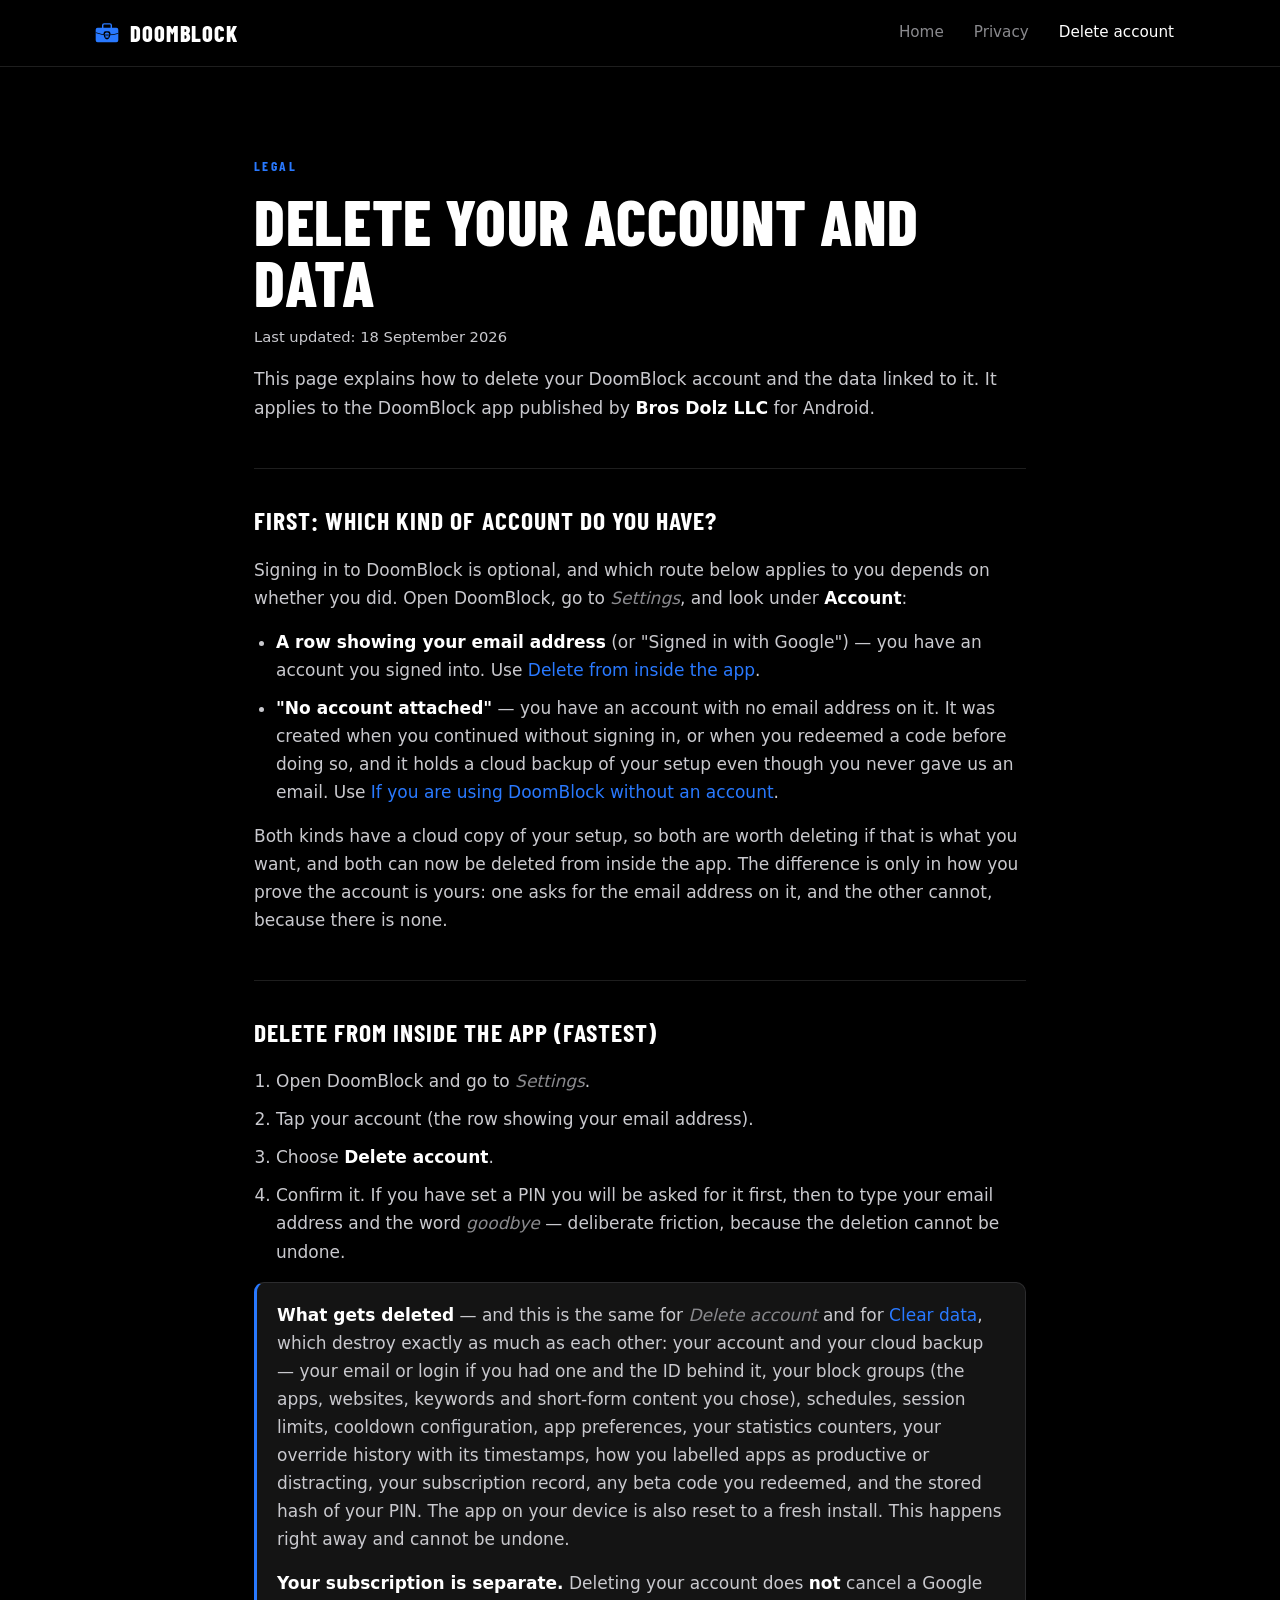
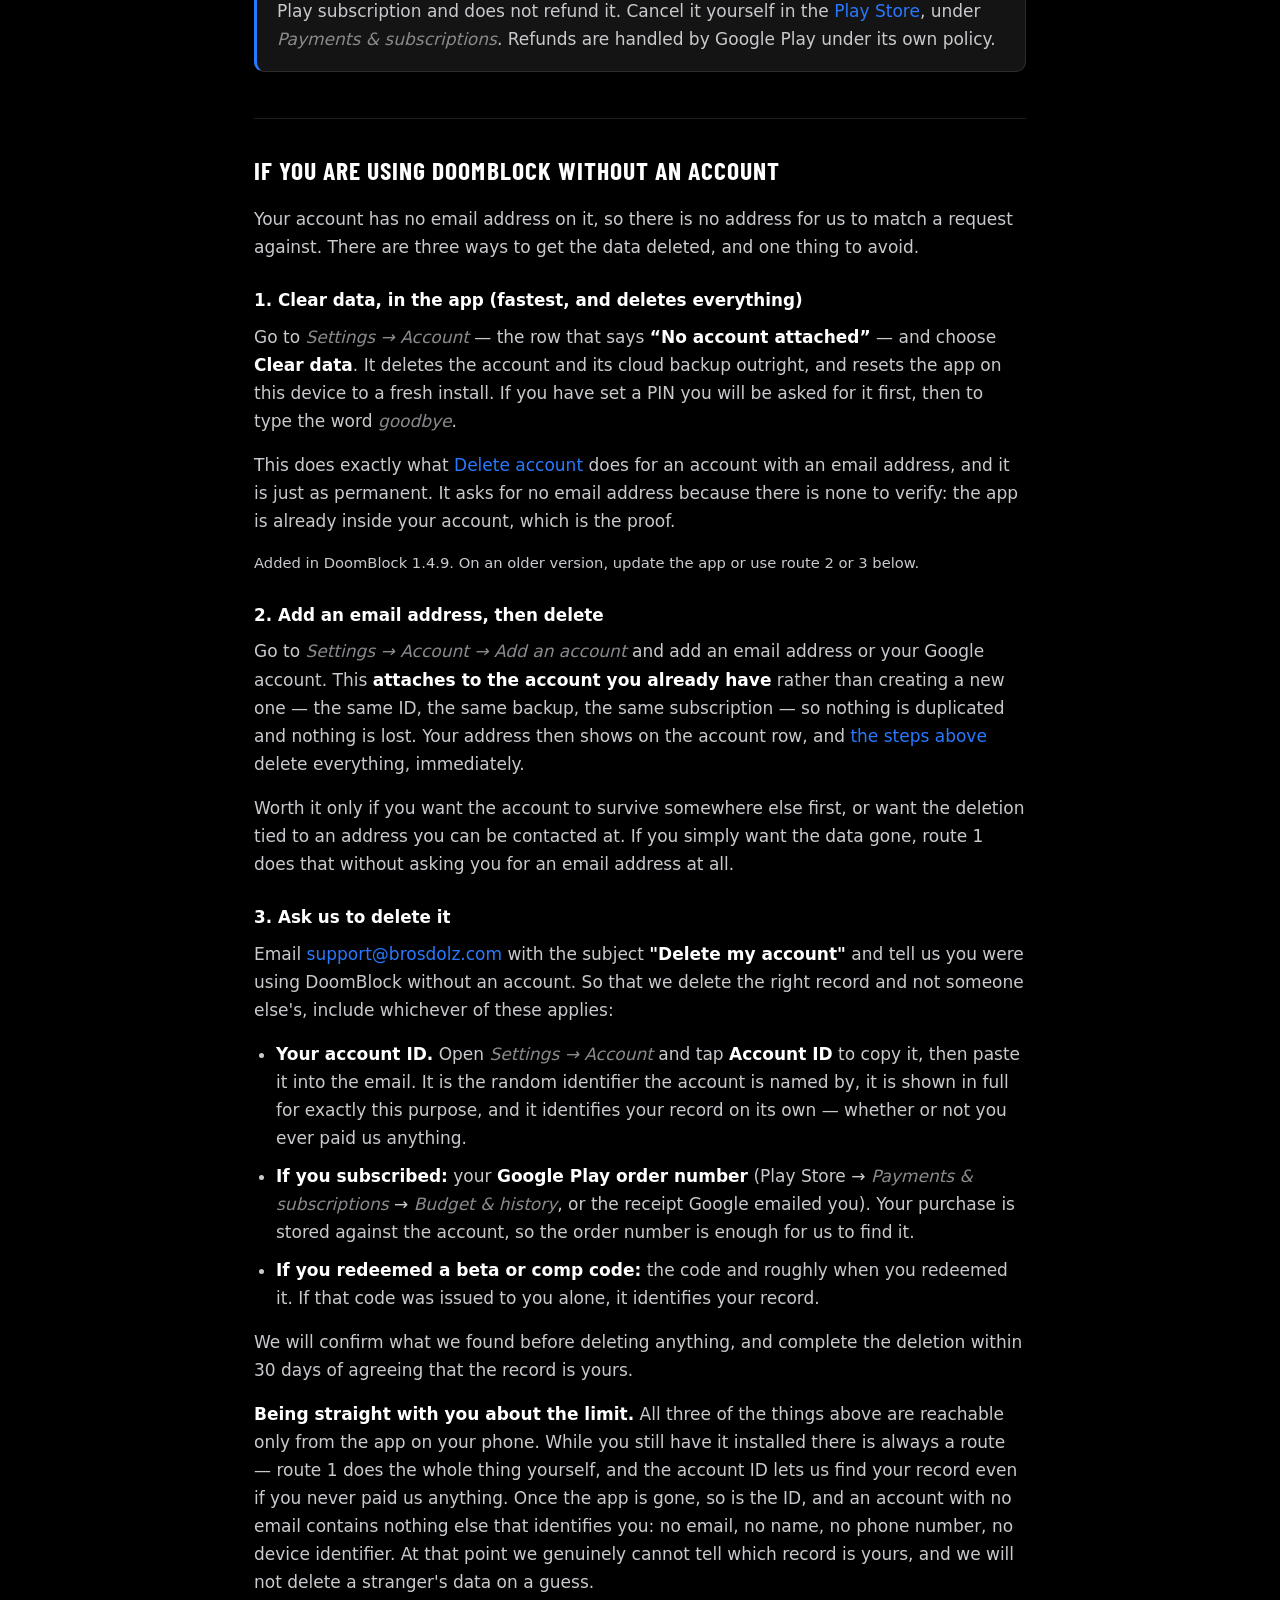
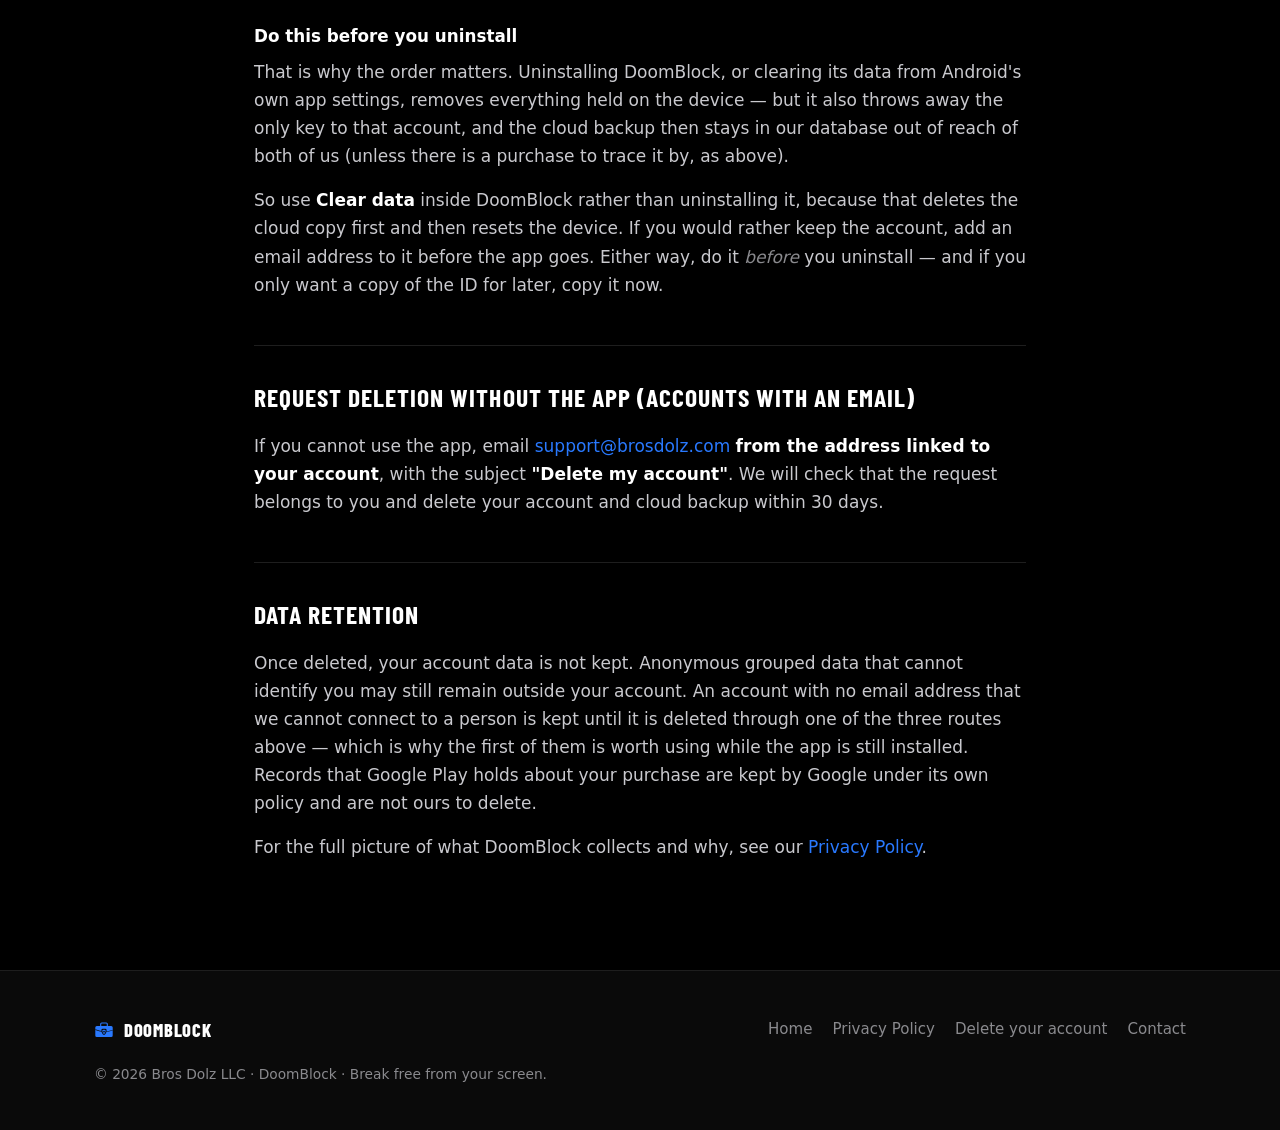
==== commit a25f4db6: "Update account deletion instructions and dates" ====
--- a/account-deletion.html
+++ b/account-deletion.html
@@ -55,7 +55,7 @@
 <main class="wrap doc">
   <span class="eyebrow">Legal</span>
   <h1>Delete Your Account and Data</h1>
-  <p class="updated">Last updated: 17 September 2026</p>
+  <p class="updated">Last updated: 18 September 2026</p>
 
   <p class="lead">
     This page explains how to delete your DoomBlock account and the data linked
@@ -76,17 +76,18 @@
       <a href="#in-app">Delete from inside the app</a>.
     </li>
     <li>
-      <strong>"Add an account"</strong>, with a note that you are using DoomBlock
-      without one &mdash; you have an account with no email address attached. It
-      was created when you continued without signing in, and it holds a cloud
-      backup of your setup even though you never gave us an email. Use
+      <strong>"No account attached"</strong> &mdash; you have an account with no
+      email address on it. It was created when you continued without signing in,
+      or when you redeemed a code before doing so, and it holds a cloud backup
+      of your setup even though you never gave us an email. Use
       <a href="#no-account">If you are using DoomBlock without an account</a>.
     </li>
   </ul>
   <p>
     Both kinds have a cloud copy of your setup, so both are worth deleting if
-    that is what you want. The difference is only in how you prove the account is
-    yours.
+    that is what you want, and both can now be deleted from inside the app. The
+    difference is only in how you prove the account is yours: one asks for the
+    email address on it, and the other cannot, because there is none.
   </p>
 
   <h2 id="in-app">Delete from inside the app (fastest)</h2>
@@ -102,14 +103,17 @@
   </ol>
   <div class="callout">
     <p>
-      <strong>What gets deleted:</strong> your account and your cloud backup
-      &mdash; your email or login and the ID behind it, your block groups (the
-      apps, websites, keywords and short-form content you chose), schedules,
-      session limits, cooldown configuration, app preferences, your statistics
-      counters, your override history with its timestamps, how you labelled apps
-      as productive or distracting, your subscription record, any beta code you
-      redeemed, and the stored hash of your PIN. The app on your device is also
-      reset to a fresh install. This happens right away and cannot be undone.
+      <strong>What gets deleted</strong> &mdash; and this is the same for
+      <em>Delete account</em> and for <a href="#no-account">Clear data</a>,
+      which destroy exactly as much as each other: your account and your cloud
+      backup &mdash; your email or login if you had one and the ID behind it,
+      your block groups (the apps, websites, keywords and short-form content you
+      chose), schedules, session limits, cooldown configuration, app
+      preferences, your statistics counters, your override history with its
+      timestamps, how you labelled apps as productive or distracting, your
+      subscription record, any beta code you redeemed, and the stored hash of
+      your PIN. The app on your device is also reset to a fresh install. This
+      happens right away and cannot be undone.
     </p>
     <p>
       <strong>Your subscription is separate.</strong> Deleting your account does
@@ -123,26 +127,49 @@
 
   <h2 id="no-account">If you are using DoomBlock without an account</h2>
   <p>
-    Your account has no email address on it, so there is no account row to tap
-    and no address for us to match a request against. There are two ways to get
-    the data deleted, and one thing to avoid.
-  </p>
-
-  <h3>1. Add an email address, then delete (fastest, and entirely in your hands)</h3>
-  <p>
-    Go to <em>Settings &rarr; Add an account</em> and add an email address or your
-    Google account. This <strong>attaches to the account you already have</strong>
-    rather than creating a new one &mdash; the same ID, the same backup, the same
-    subscription &mdash; so nothing is duplicated and nothing is lost. The account
-    row then appears in Settings, and
+    Your account has no email address on it, so there is no address for us to
+    match a request against. There are three ways to get the data deleted, and
+    one thing to avoid.
+  </p>
+
+  <h3>1. Clear data, in the app (fastest, and deletes everything)</h3>
+  <p>
+    Go to <em>Settings &rarr; Account</em> &mdash; the row that says
+    <strong>&ldquo;No account attached&rdquo;</strong> &mdash; and choose
+    <strong>Clear data</strong>. It deletes the account and its cloud backup
+    outright, and resets the app on this device to a fresh install. If you have
+    set a PIN you will be asked for it first, then to type the word
+    <em>goodbye</em>.
+  </p>
+  <p>
+    This does exactly what <a href="#in-app">Delete account</a> does for an
+    account with an email address, and it is just as permanent. It asks for no
+    email address because there is none to verify: the app is already inside
+    your account, which is the proof.
+  </p>
+  <p class="updated" style="margin-bottom:0">
+    Added in DoomBlock 1.4.9. On an older version, update the app or use route
+    2 or 3 below.
+  </p>
+
+  <h3>2. Add an email address, then delete</h3>
+  <p>
+    Go to <em>Settings &rarr; Account &rarr; Add an account</em> and add an
+    email address or your Google account. This
+    <strong>attaches to the account you already have</strong> rather than
+    creating a new one &mdash; the same ID, the same backup, the same
+    subscription &mdash; so nothing is duplicated and nothing is lost. Your
+    address then shows on the account row, and
     <a href="#in-app">the steps above</a> delete everything, immediately.
   </p>
   <p>
-    The address is used to verify the deletion and then it goes with the rest of
-    the account. If you would rather not give one, use the next route.
-  </p>
-
-  <h3>2. Ask us to delete it</h3>
+    Worth it only if you want the account to survive somewhere else first, or
+    want the deletion tied to an address you can be contacted at. If you simply
+    want the data gone, route 1 does that without asking you for an email
+    address at all.
+  </p>
+
+  <h3>3. Ask us to delete it</h3>
   <p>
     Email <a href="mailto:support@brosdolz.com">support@brosdolz.com</a> with the
     subject <strong>"Delete my account"</strong> and tell us you were using
@@ -150,6 +177,13 @@
     someone else's, include whichever of these applies:
   </p>
   <ul>
+    <li>
+      <strong>Your account ID.</strong> Open <em>Settings &rarr; Account</em>
+      and tap <strong>Account ID</strong> to copy it, then paste it into the
+      email. It is the random identifier the account is named by, it is shown in
+      full for exactly this purpose, and it identifies your record on its own
+      &mdash; whether or not you ever paid us anything.
+    </li>
     <li>
       <strong>If you subscribed:</strong> your <strong>Google Play order
       number</strong> (Play Store &rarr; <em>Payments &amp; subscriptions</em>
@@ -168,23 +202,31 @@
     deletion within 30 days of agreeing that the record is yours.
   </p>
   <p>
-    <strong>Being straight with you about the limit:</strong> if you never
-    subscribed and never redeemed a code, an account with no email contains
-    nothing that identifies you &mdash; no email, no name, no phone number, no
-    device identifier &mdash; so we genuinely cannot tell which record is yours,
-    and we will not delete a stranger's data on a guess. In that situation use
-    route 1 while you still have the app installed, because it is the only one
-    that can reach your account.
+    <strong>Being straight with you about the limit.</strong> All three of the
+    things above are reachable only from the app on your phone. While you still
+    have it installed there is always a route &mdash; route 1 does the whole
+    thing yourself, and the account ID lets us find your record even if you
+    never paid us anything. Once the app is gone, so is the ID, and an account
+    with no email contains nothing else that identifies you: no email, no name,
+    no phone number, no device identifier. At that point we genuinely cannot
+    tell which record is yours, and we will not delete a stranger's data on a
+    guess.
   </p>
 
   <h3>Do this before you uninstall</h3>
   <p>
-    An account with no email is reachable only from the app on your phone.
-    Uninstalling DoomBlock, or clearing its data, removes everything held on the
-    device &mdash; but it also throws away the only key to that account, and the
-    cloud backup then stays in our database out of reach of both of us (unless
-    there is a purchase to trace it by, as above). So delete the account, or add
-    an email address to it, <em>before</em> you uninstall.
+    That is why the order matters. Uninstalling DoomBlock, or clearing its data
+    from Android's own app settings, removes everything held on the device
+    &mdash; but it also throws away the only key to that account, and the cloud
+    backup then stays in our database out of reach of both of us (unless there
+    is a purchase to trace it by, as above).
+  </p>
+  <p>
+    So use <strong>Clear data</strong> inside DoomBlock rather than uninstalling
+    it, because that deletes the cloud copy first and then resets the device. If
+    you would rather keep the account, add an email address to it before the app
+    goes. Either way, do it <em>before</em> you uninstall &mdash; and if you
+    only want a copy of the ID for later, copy it now.
   </p>
 
   <h2>Request deletion without the app (accounts with an email)</h2>
@@ -201,14 +243,17 @@
     Once deleted, your account data is not kept. Anonymous grouped data that
     cannot identify you may still remain outside your account. An account with no
     email address that we cannot connect to a person is kept until it is deleted
-    through one of the routes above. Records that Google Play holds about your
-    purchase are kept by Google under its own policy and are not ours to delete.
+    through one of the three routes above &mdash; which is why the first of them
+    is worth using while the app is still installed. Records that Google Play
+    holds about your purchase are kept by Google under its own policy and are not
+    ours to delete.
   </p>
   <p>
     For the full picture of what DoomBlock collects and why, see our
     <a href="privacy.html">Privacy Policy</a>.
   </p>
 </main>
+
 <footer>
   <div class="wrap foot-grid">
     <a class="brand" href="index.html" style="font-size:1.15rem;">
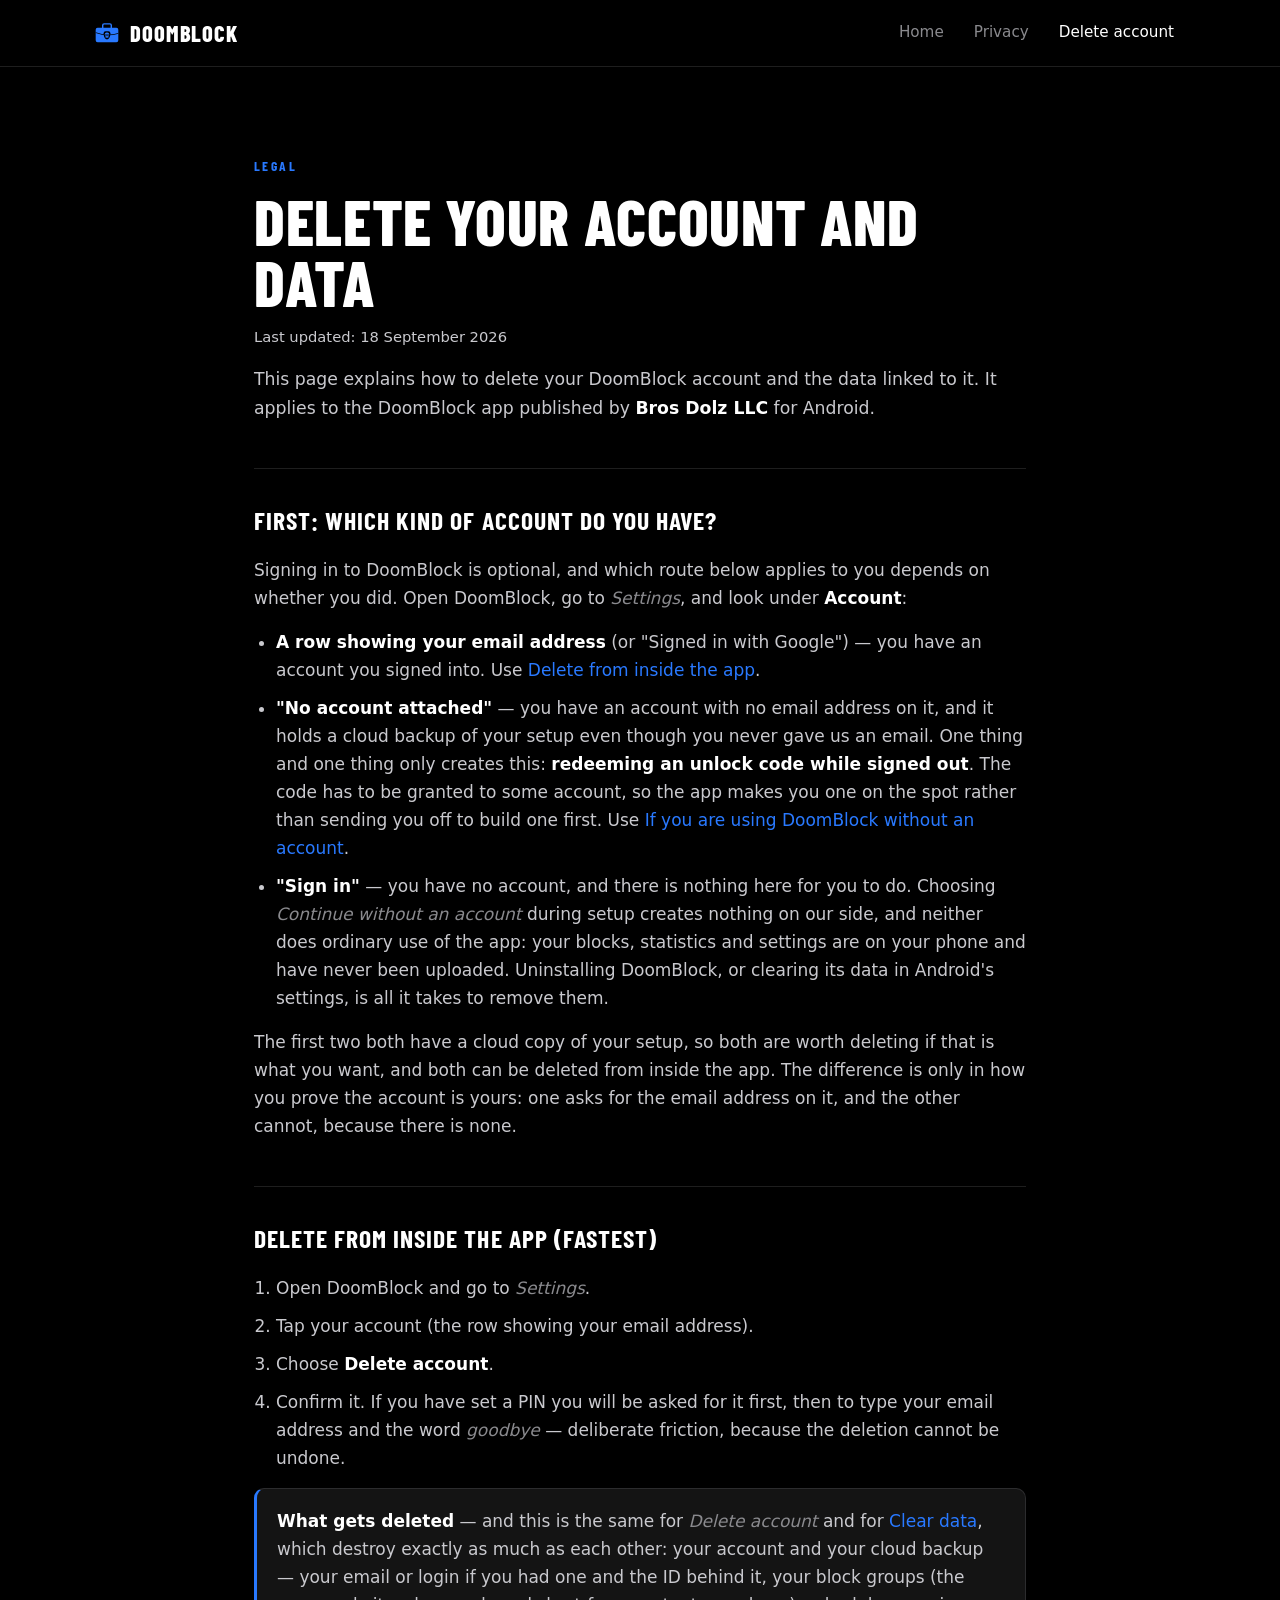
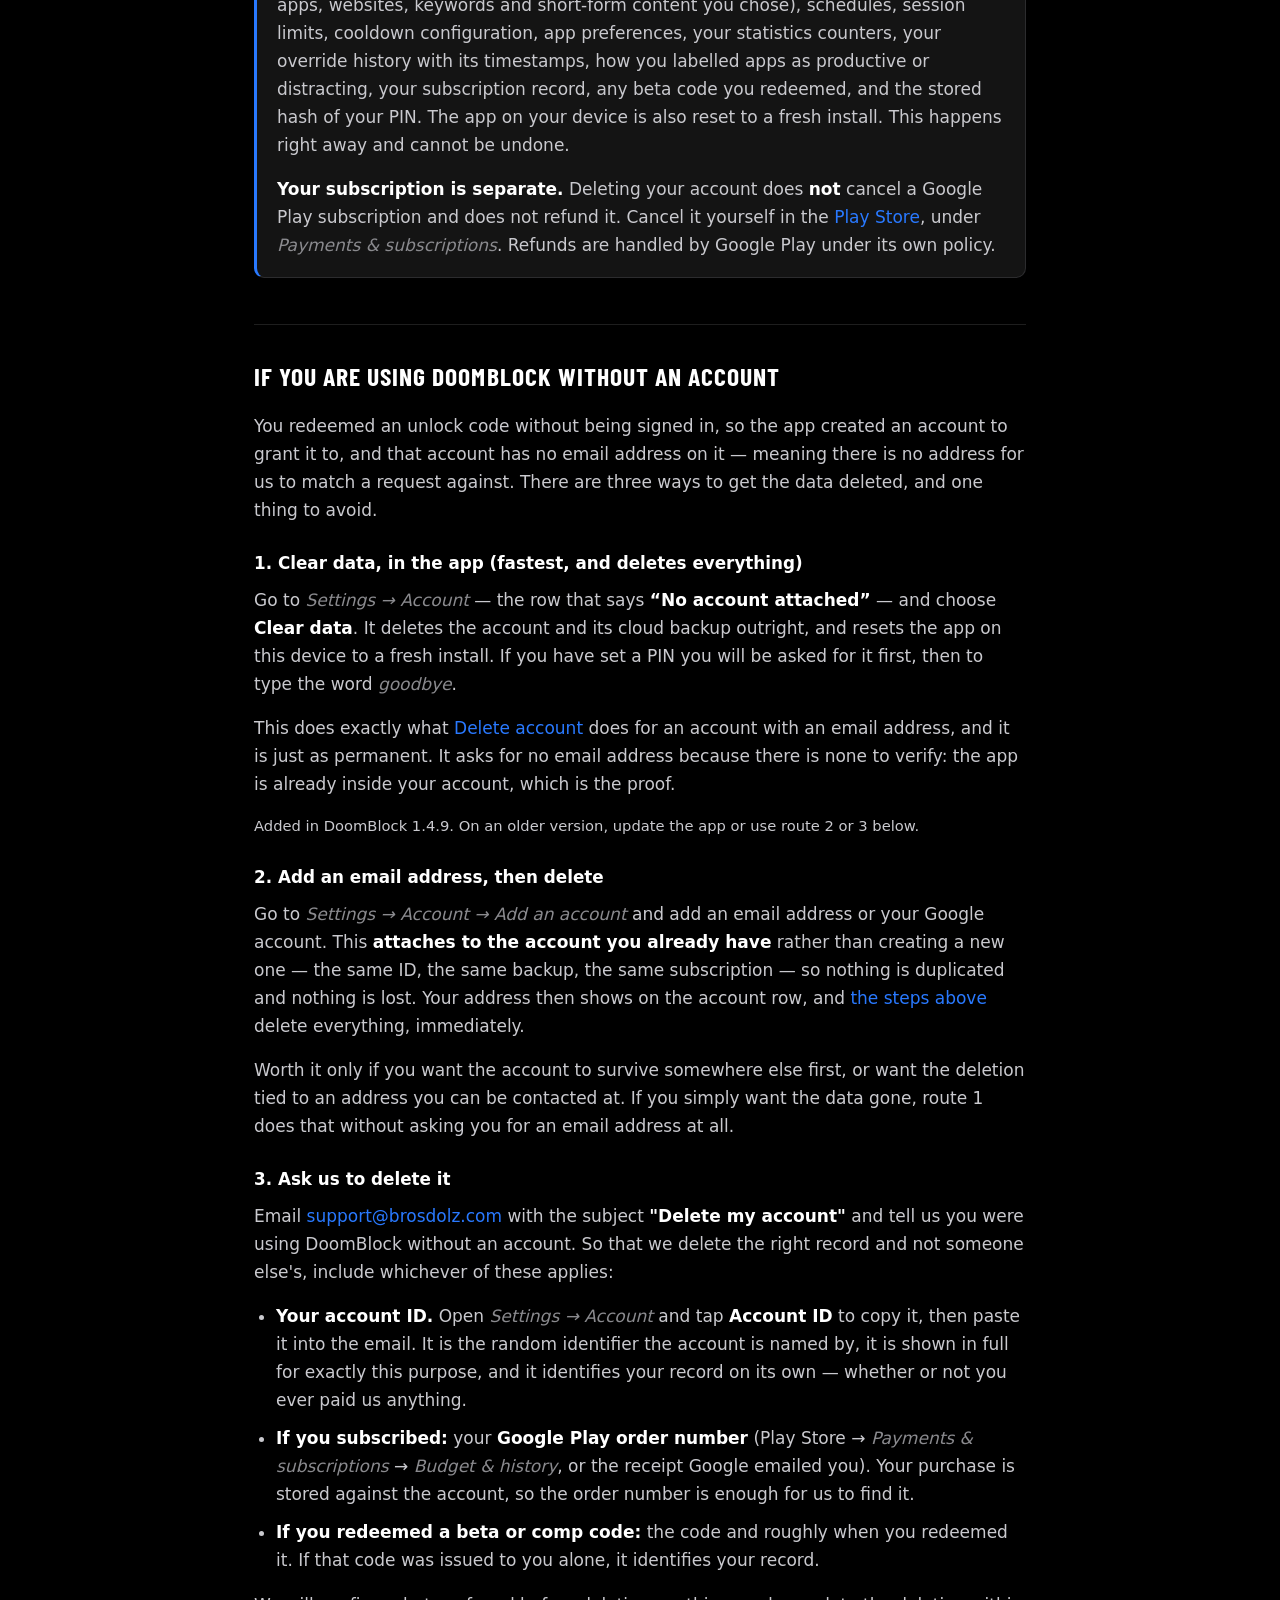
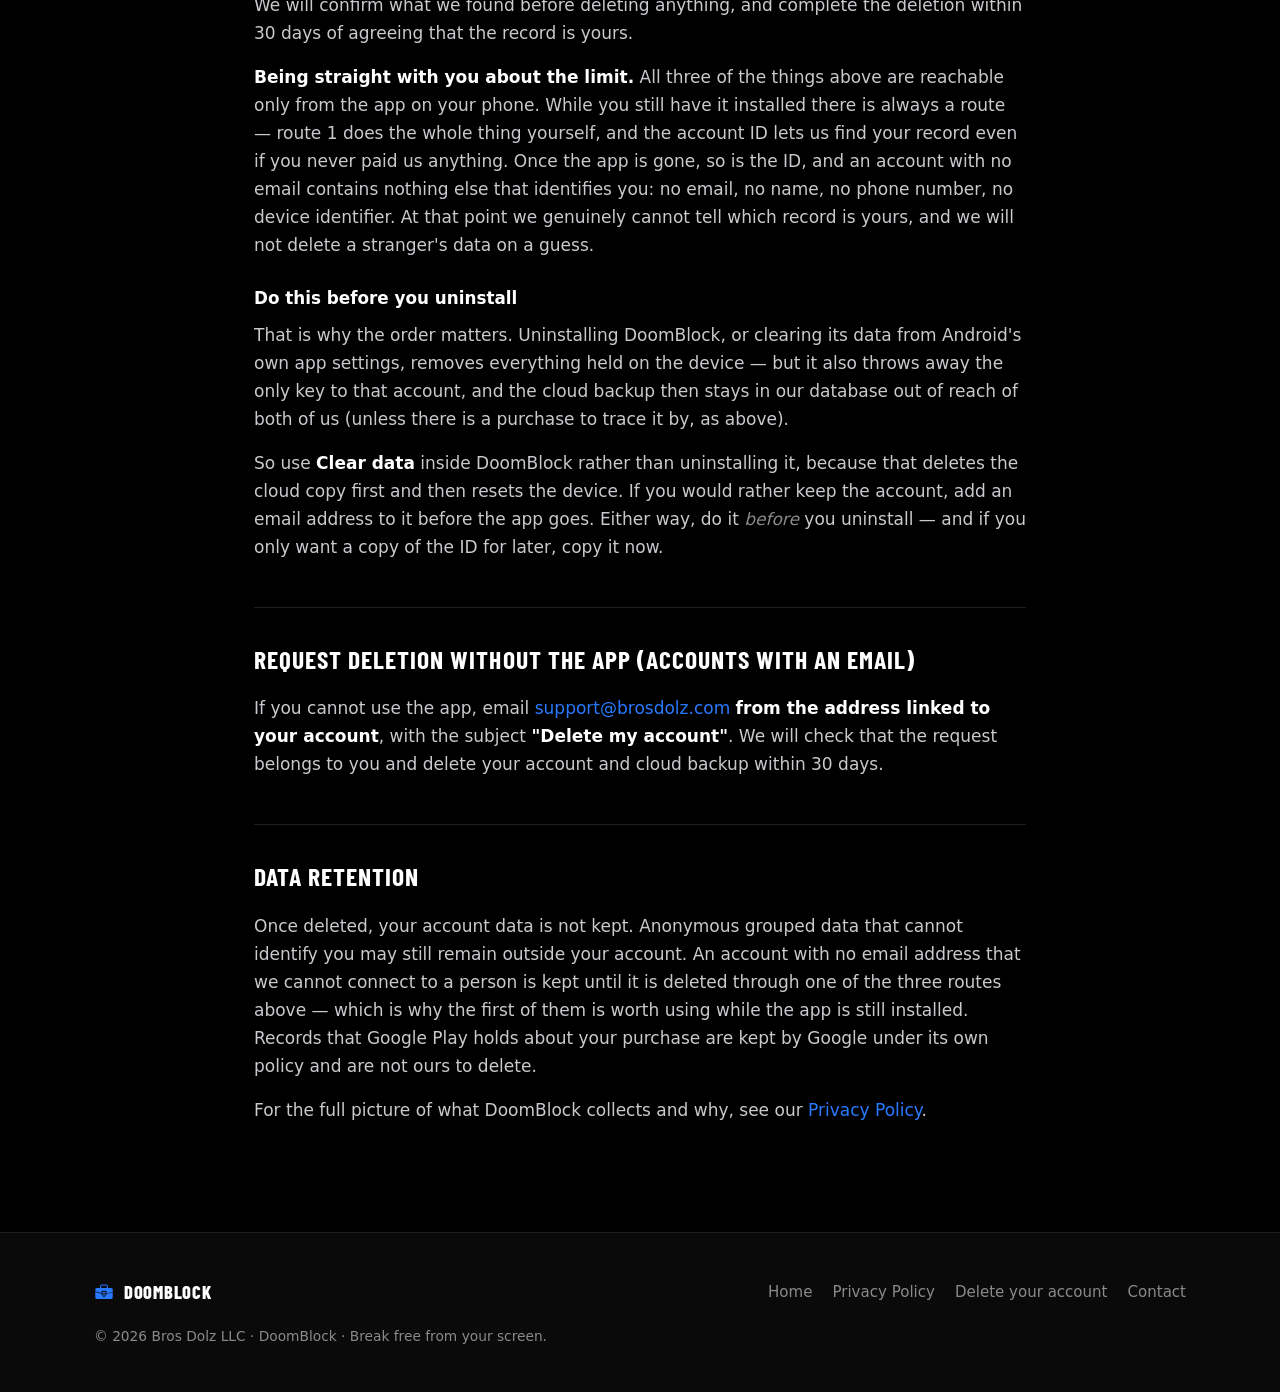
==== commit 3157e080: "Refactor account deletion explanations for clarity" ====
--- a/account-deletion.html
+++ b/account-deletion.html
@@ -77,17 +77,27 @@
     </li>
     <li>
       <strong>"No account attached"</strong> &mdash; you have an account with no
-      email address on it. It was created when you continued without signing in,
-      or when you redeemed a code before doing so, and it holds a cloud backup
-      of your setup even though you never gave us an email. Use
+      email address on it, and it holds a cloud backup of your setup even though
+      you never gave us an email. One thing and one thing only creates this:
+      <strong>redeeming an unlock code while signed out</strong>. The code has to
+      be granted to some account, so the app makes you one on the spot rather
+      than sending you off to build one first. Use
       <a href="#no-account">If you are using DoomBlock without an account</a>.
     </li>
+    <li>
+      <strong>"Sign in"</strong> &mdash; you have no account, and there is
+      nothing here for you to do. Choosing <em>Continue without an account</em>
+      during setup creates nothing on our side, and neither does ordinary use of
+      the app: your blocks, statistics and settings are on your phone and have
+      never been uploaded. Uninstalling DoomBlock, or clearing its data in
+      Android's settings, is all it takes to remove them.
+    </li>
   </ul>
   <p>
-    Both kinds have a cloud copy of your setup, so both are worth deleting if
-    that is what you want, and both can now be deleted from inside the app. The
-    difference is only in how you prove the account is yours: one asks for the
-    email address on it, and the other cannot, because there is none.
+    The first two both have a cloud copy of your setup, so both are worth
+    deleting if that is what you want, and both can be deleted from inside the
+    app. The difference is only in how you prove the account is yours: one asks
+    for the email address on it, and the other cannot, because there is none.
   </p>
 
   <h2 id="in-app">Delete from inside the app (fastest)</h2>
@@ -127,9 +137,10 @@
 
   <h2 id="no-account">If you are using DoomBlock without an account</h2>
   <p>
-    Your account has no email address on it, so there is no address for us to
-    match a request against. There are three ways to get the data deleted, and
-    one thing to avoid.
+    You redeemed an unlock code without being signed in, so the app created an
+    account to grant it to, and that account has no email address on it &mdash;
+    meaning there is no address for us to match a request against. There are
+    three ways to get the data deleted, and one thing to avoid.
   </p>
 
   <h3>1. Clear data, in the app (fastest, and deletes everything)</h3>
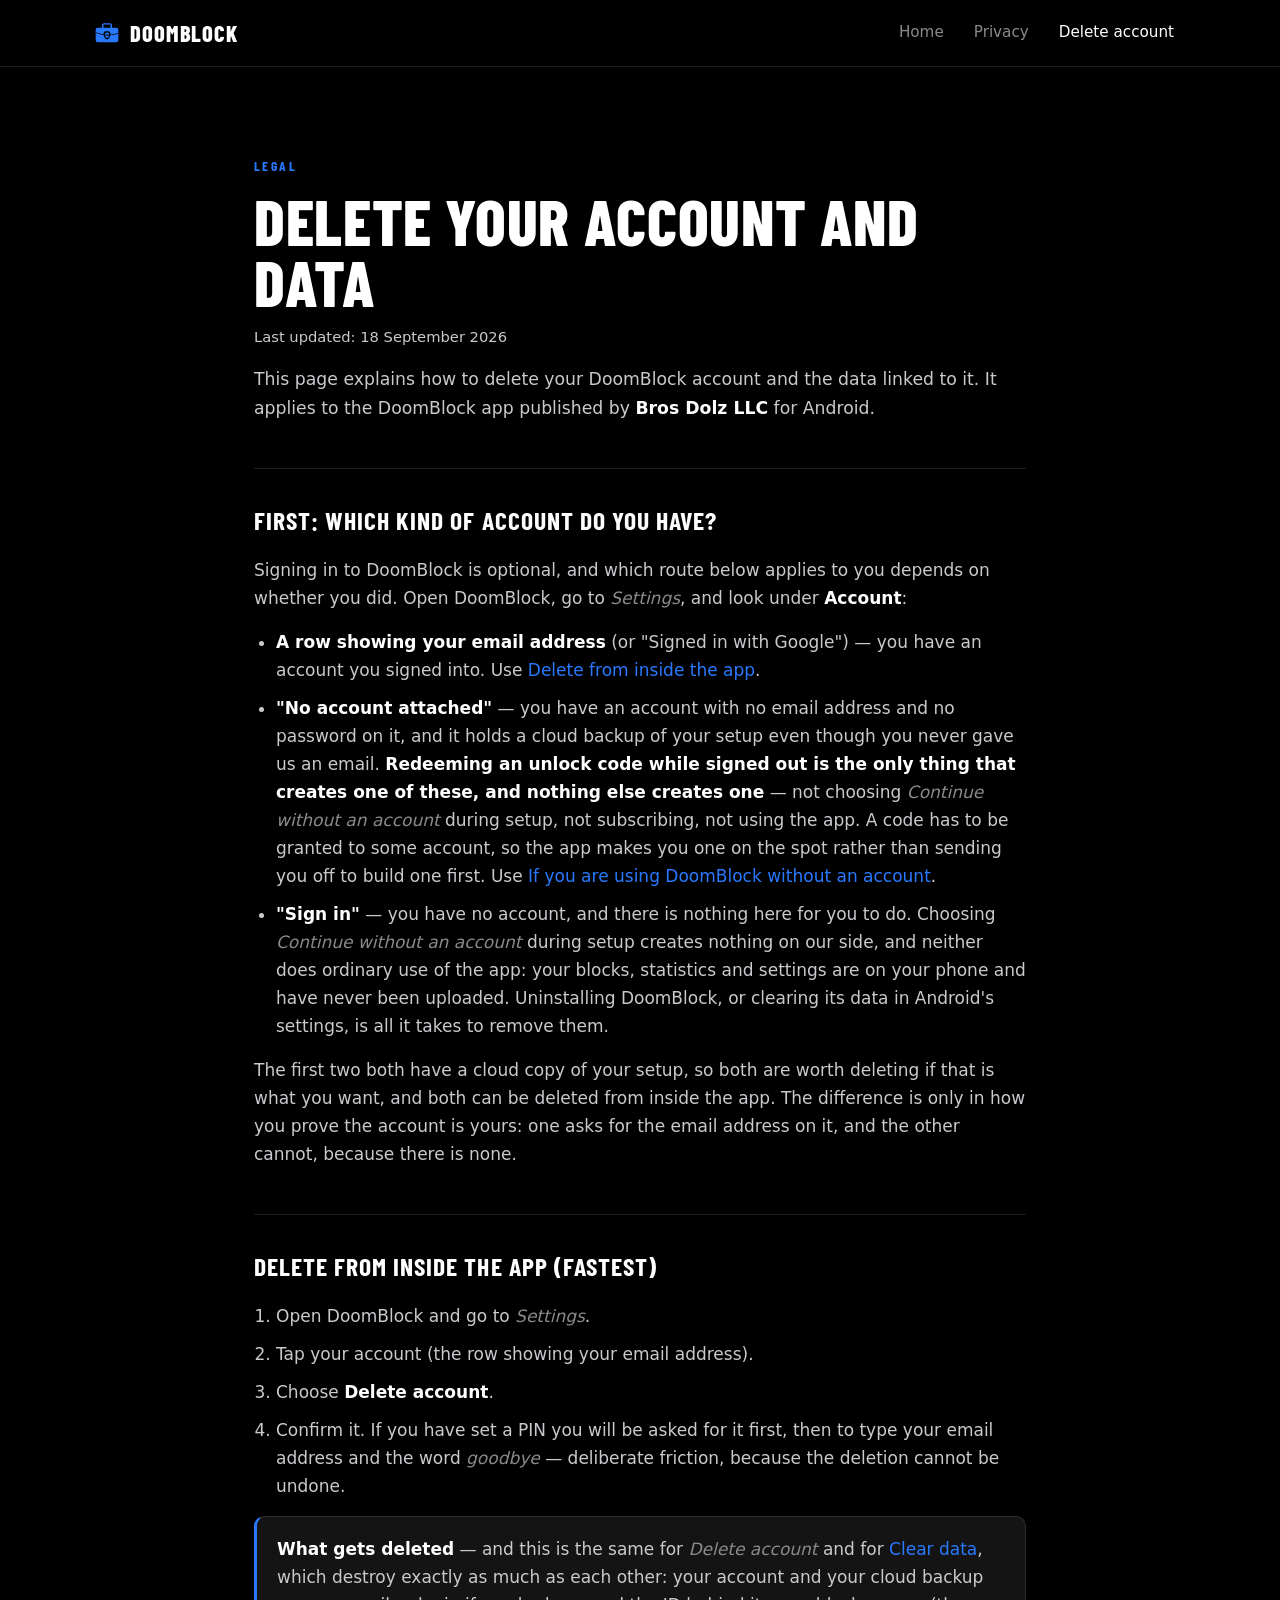
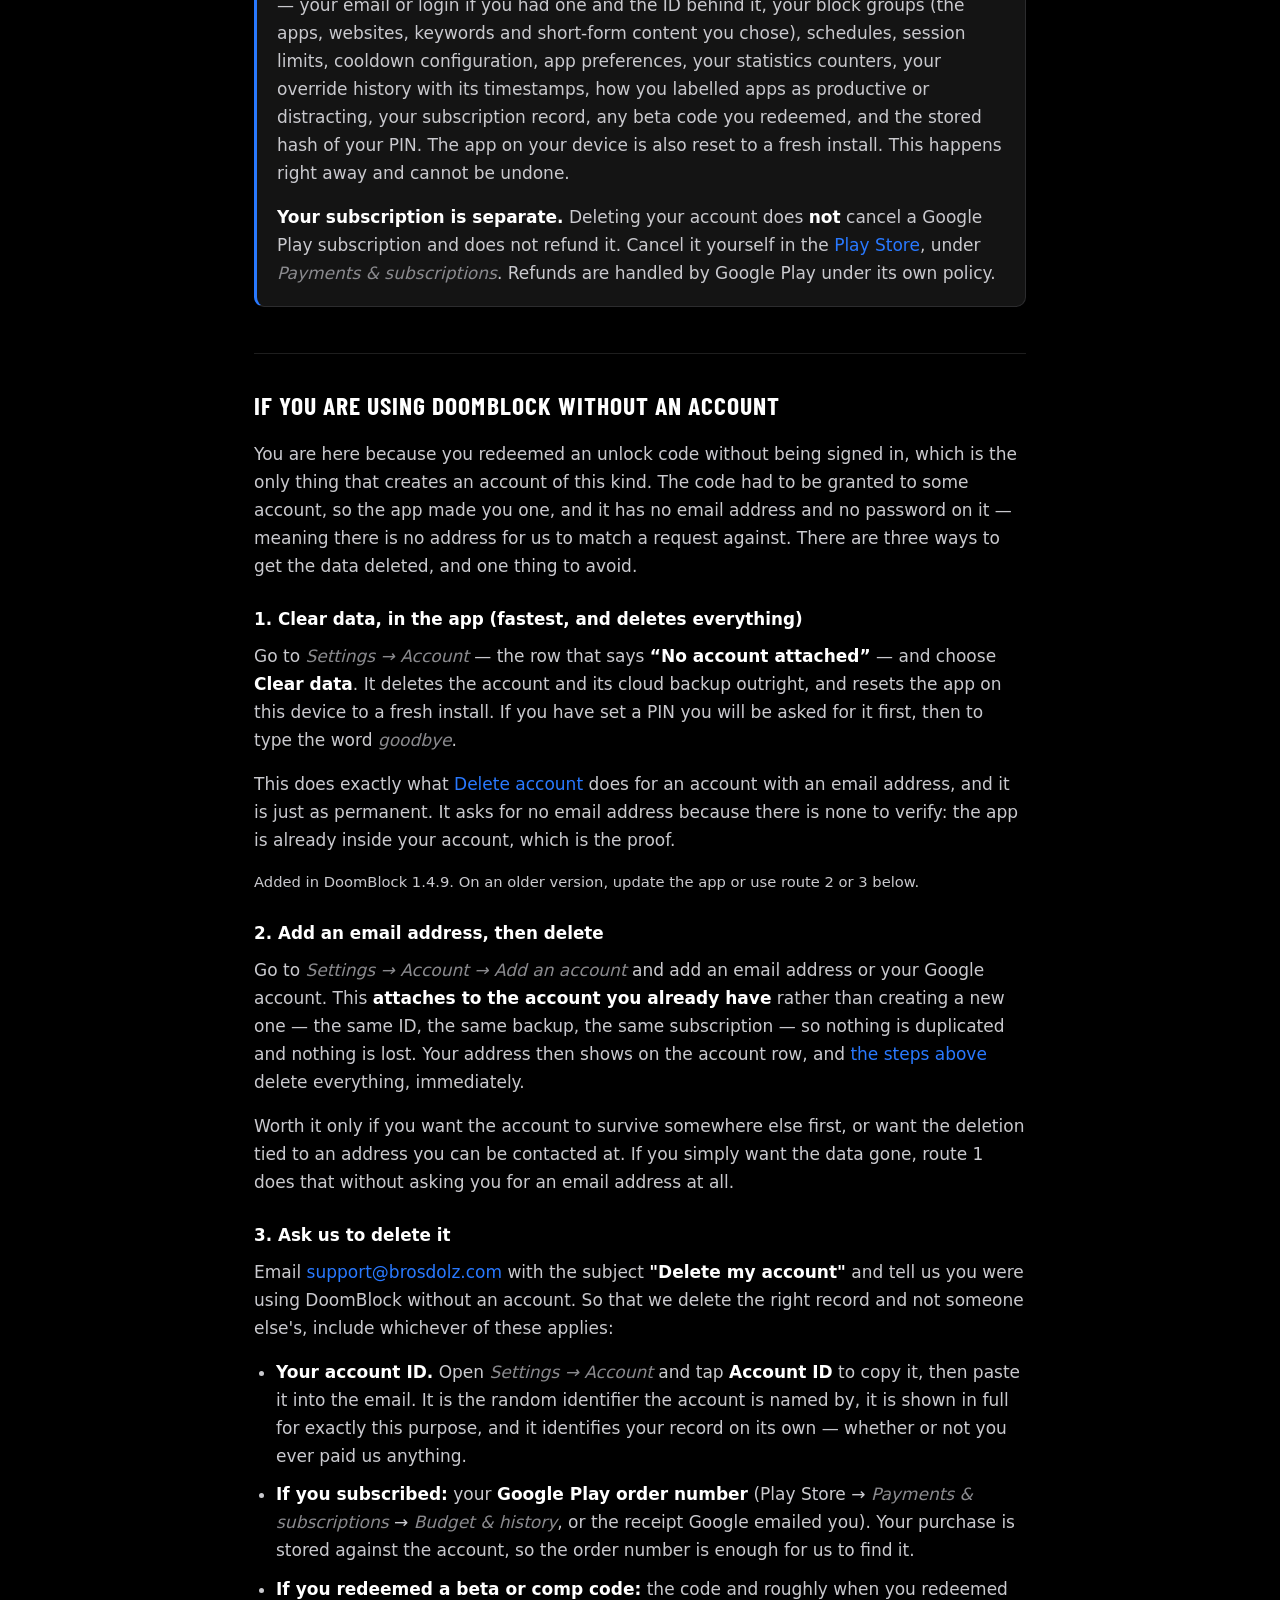
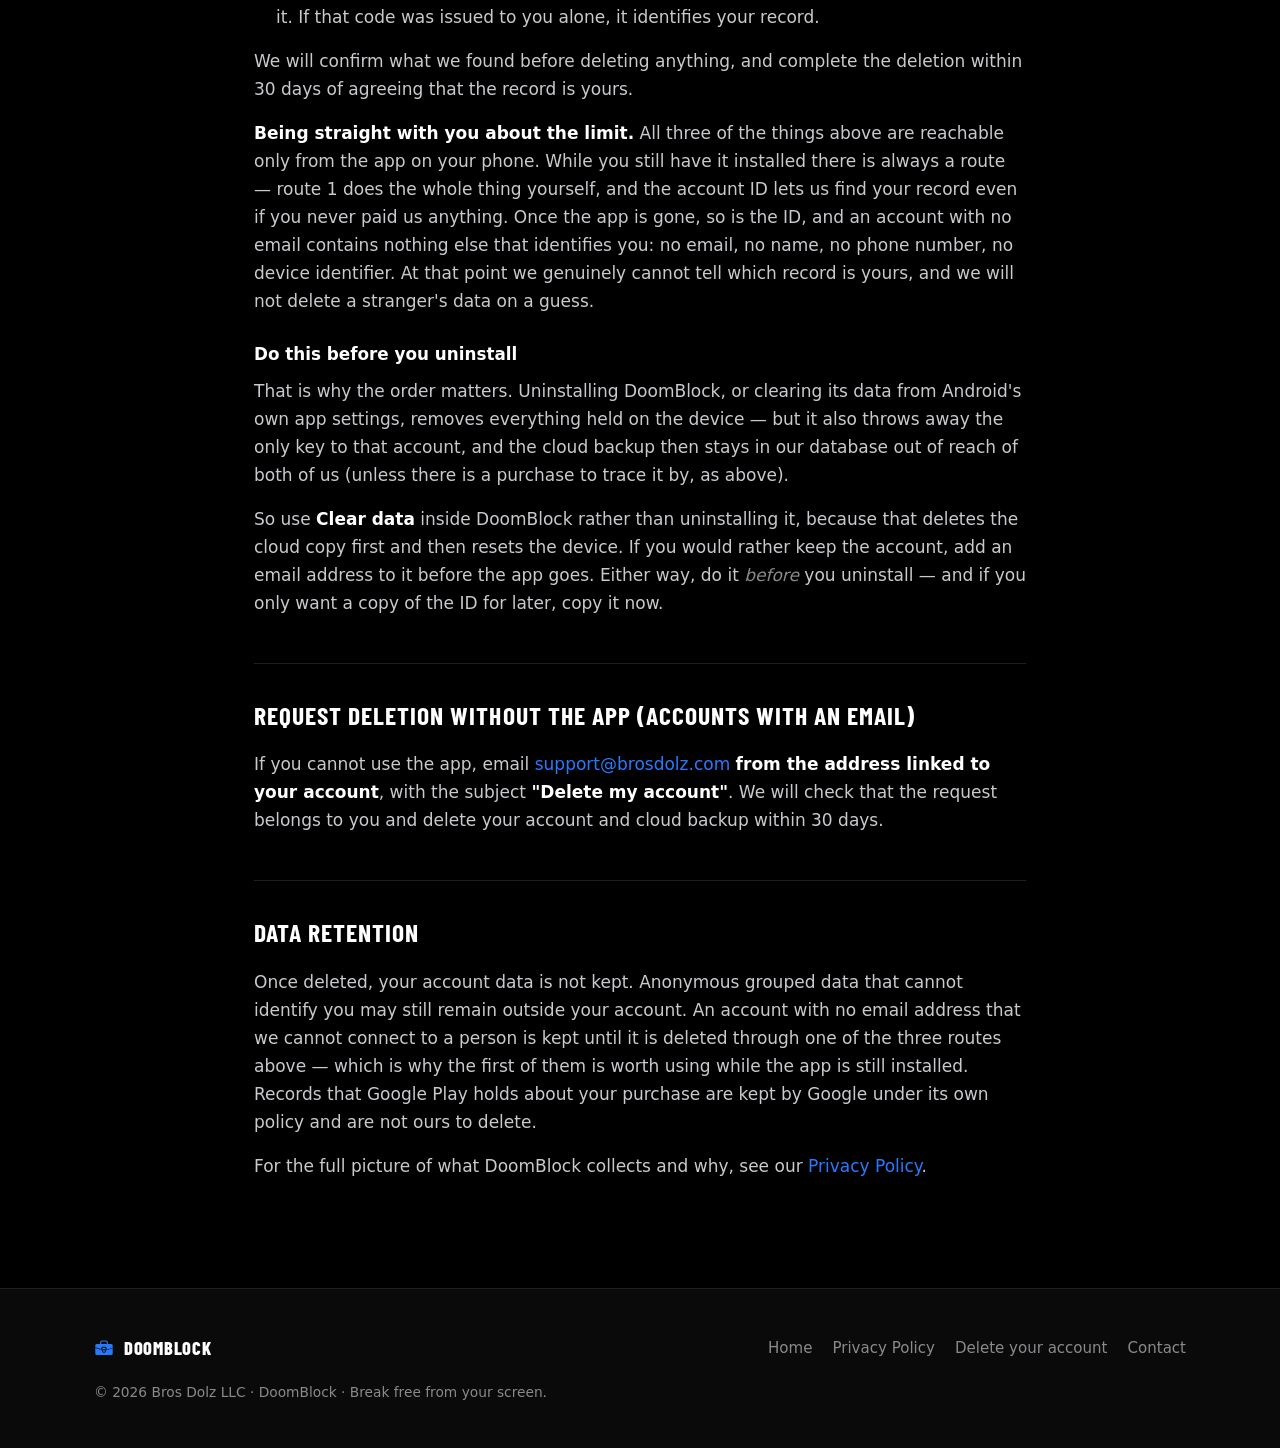
==== commit bb8da38c: "Clarify account creation process for unlock codes" ====
--- a/account-deletion.html
+++ b/account-deletion.html
@@ -77,11 +77,14 @@
     </li>
     <li>
       <strong>"No account attached"</strong> &mdash; you have an account with no
-      email address on it, and it holds a cloud backup of your setup even though
-      you never gave us an email. One thing and one thing only creates this:
-      <strong>redeeming an unlock code while signed out</strong>. The code has to
-      be granted to some account, so the app makes you one on the spot rather
-      than sending you off to build one first. Use
+      email address and no password on it, and it holds a cloud backup of your
+      setup even though you never gave us an email.
+      <strong>Redeeming an unlock code while signed out is the only thing that
+      creates one of these, and nothing else creates one</strong> &mdash; not
+      choosing <em>Continue without an account</em> during setup, not
+      subscribing, not using the app. A code has to be granted to some account,
+      so the app makes you one on the spot rather than sending you off to build
+      one first. Use
       <a href="#no-account">If you are using DoomBlock without an account</a>.
     </li>
     <li>
@@ -137,10 +140,12 @@
 
   <h2 id="no-account">If you are using DoomBlock without an account</h2>
   <p>
-    You redeemed an unlock code without being signed in, so the app created an
-    account to grant it to, and that account has no email address on it &mdash;
-    meaning there is no address for us to match a request against. There are
-    three ways to get the data deleted, and one thing to avoid.
+    You are here because you redeemed an unlock code without being signed in,
+    which is the only thing that creates an account of this kind. The code had to
+    be granted to some account, so the app made you one, and it has no email
+    address and no password on it &mdash; meaning there is no address for us to
+    match a request against. There are three ways to get the data deleted, and
+    one thing to avoid.
   </p>
 
   <h3>1. Clear data, in the app (fastest, and deletes everything)</h3>
